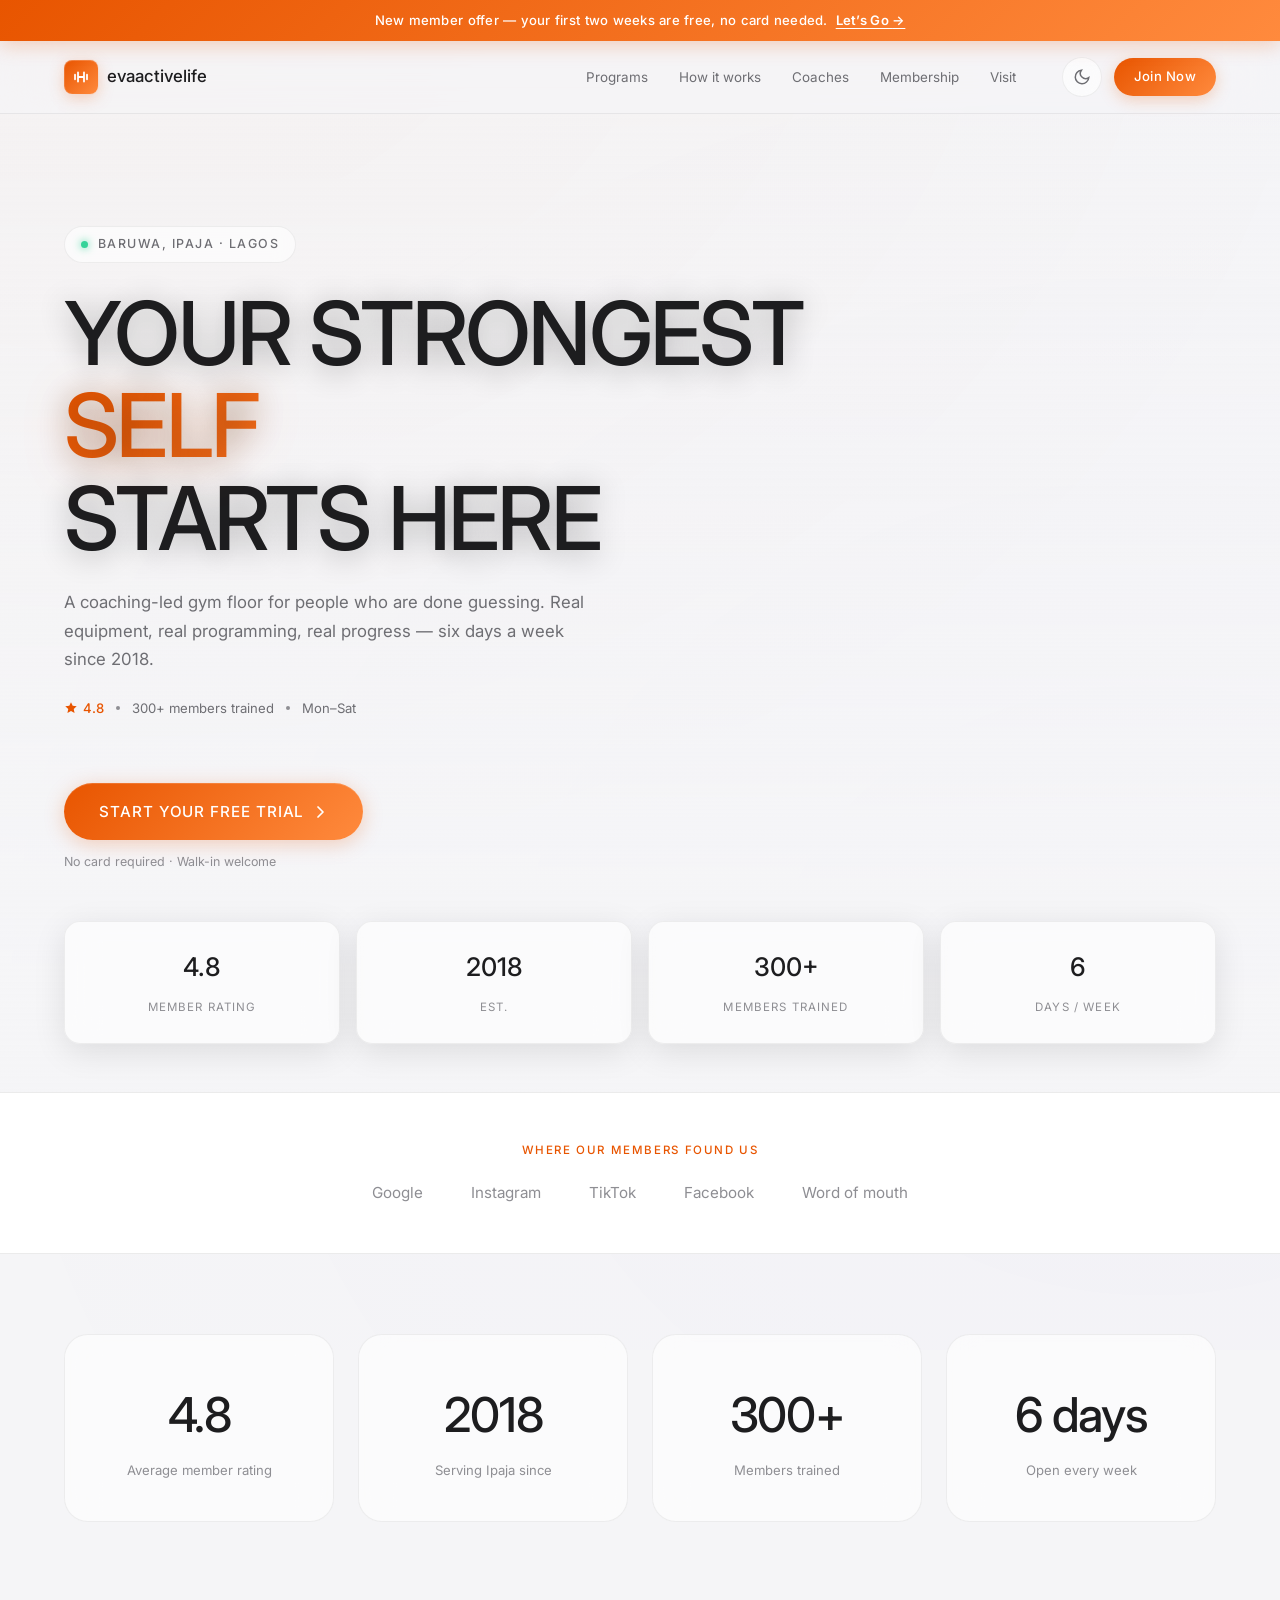
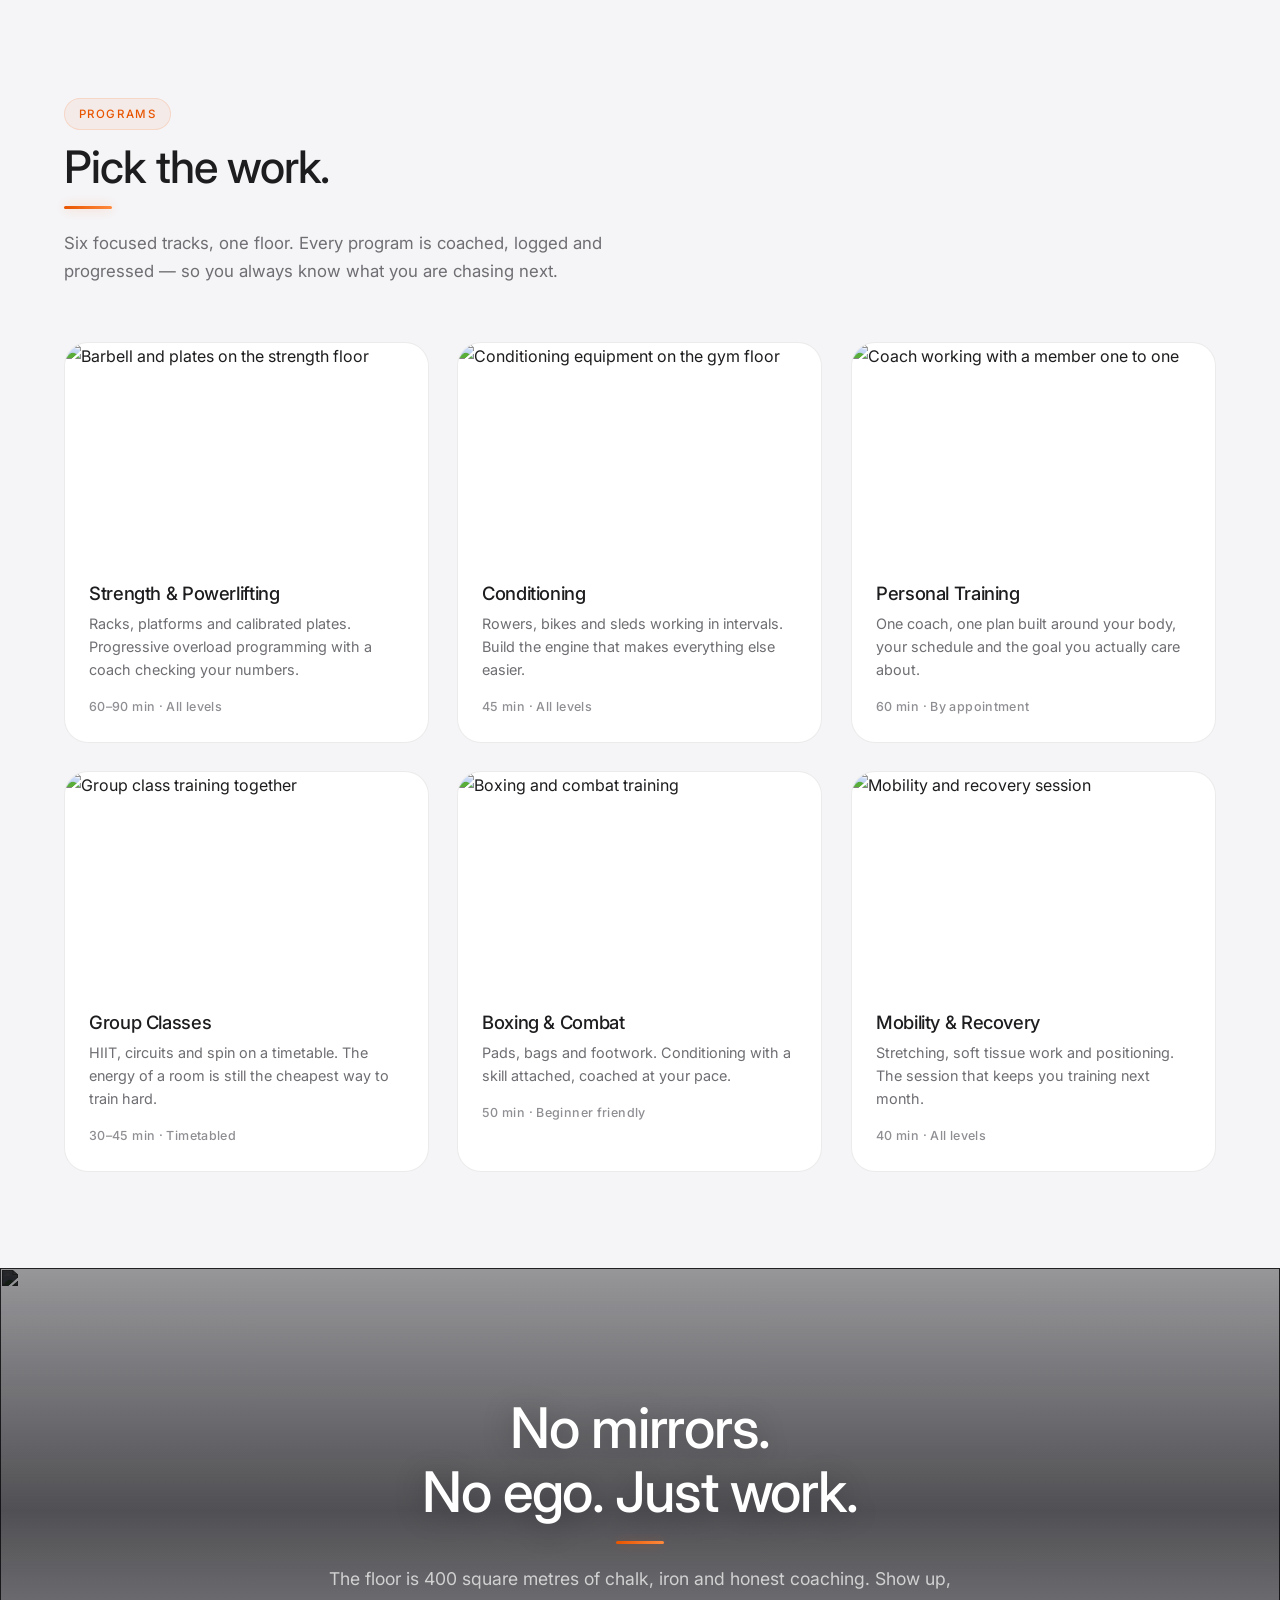
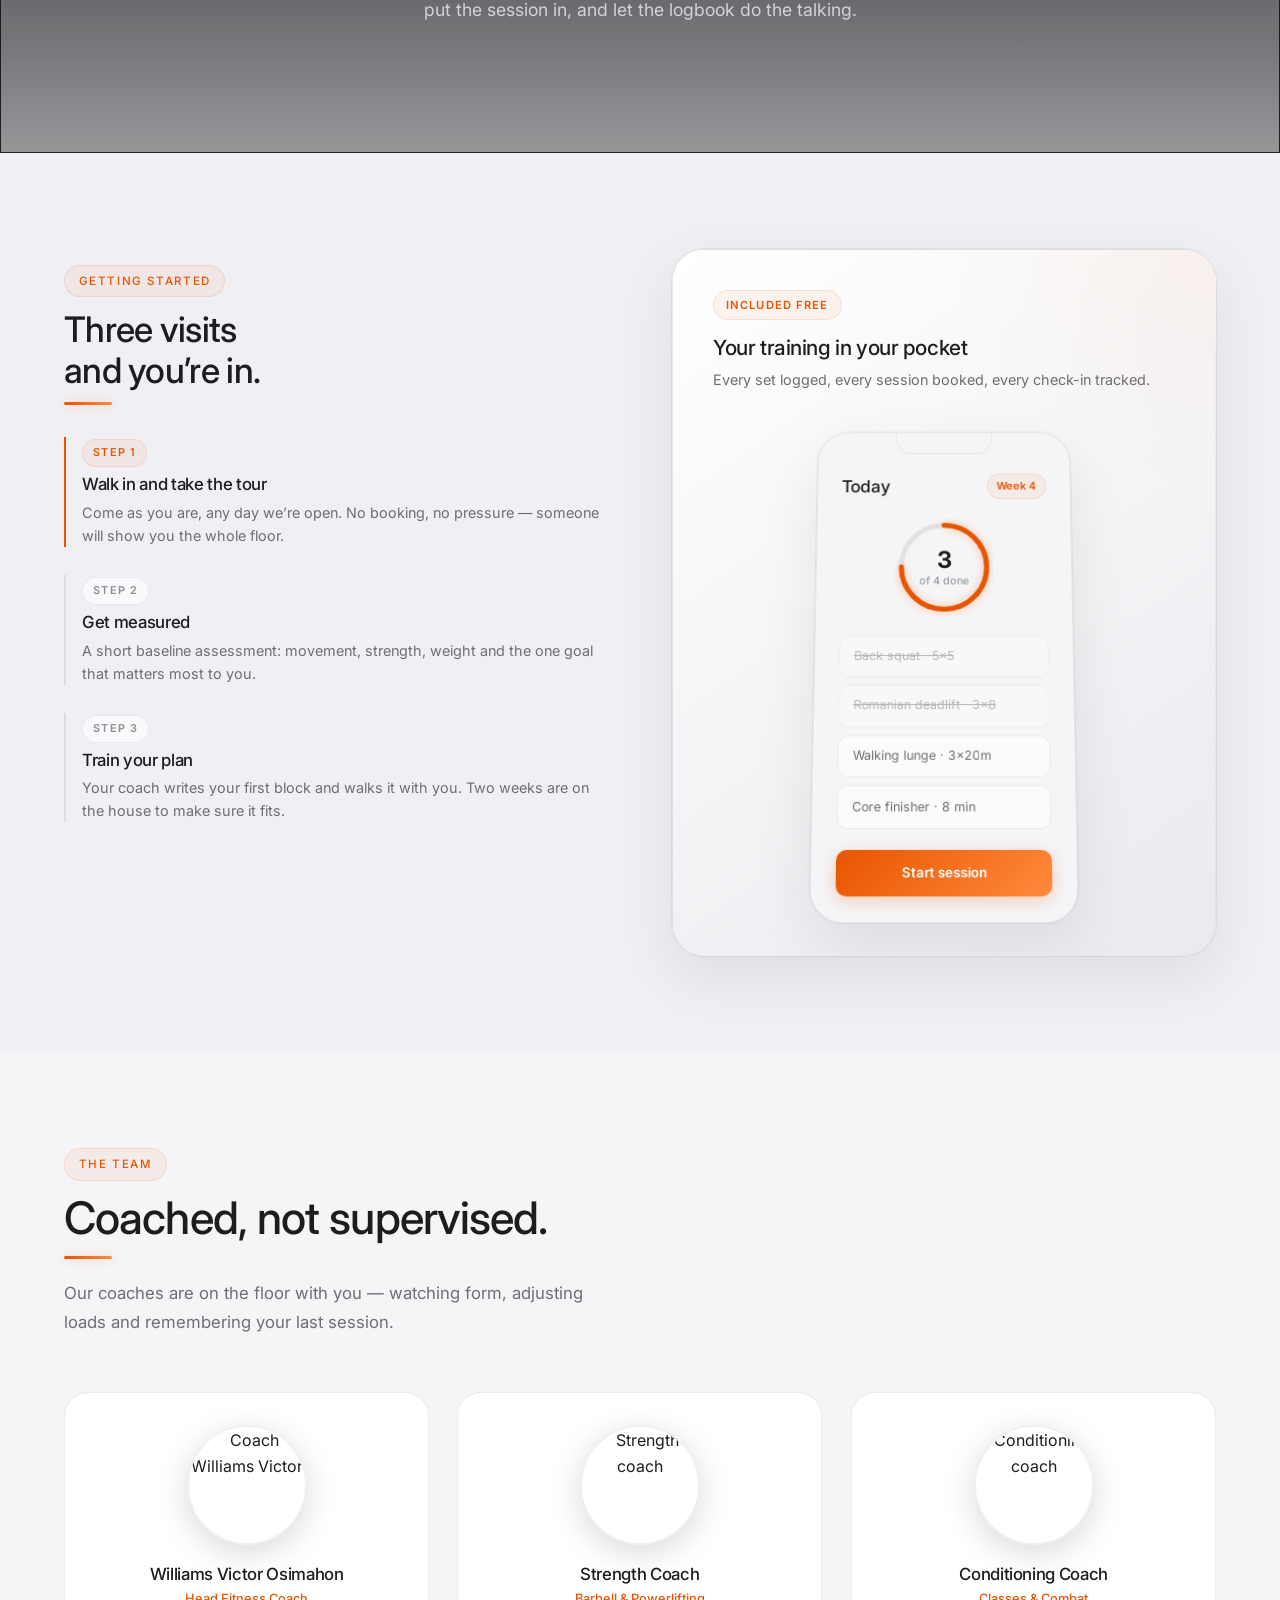
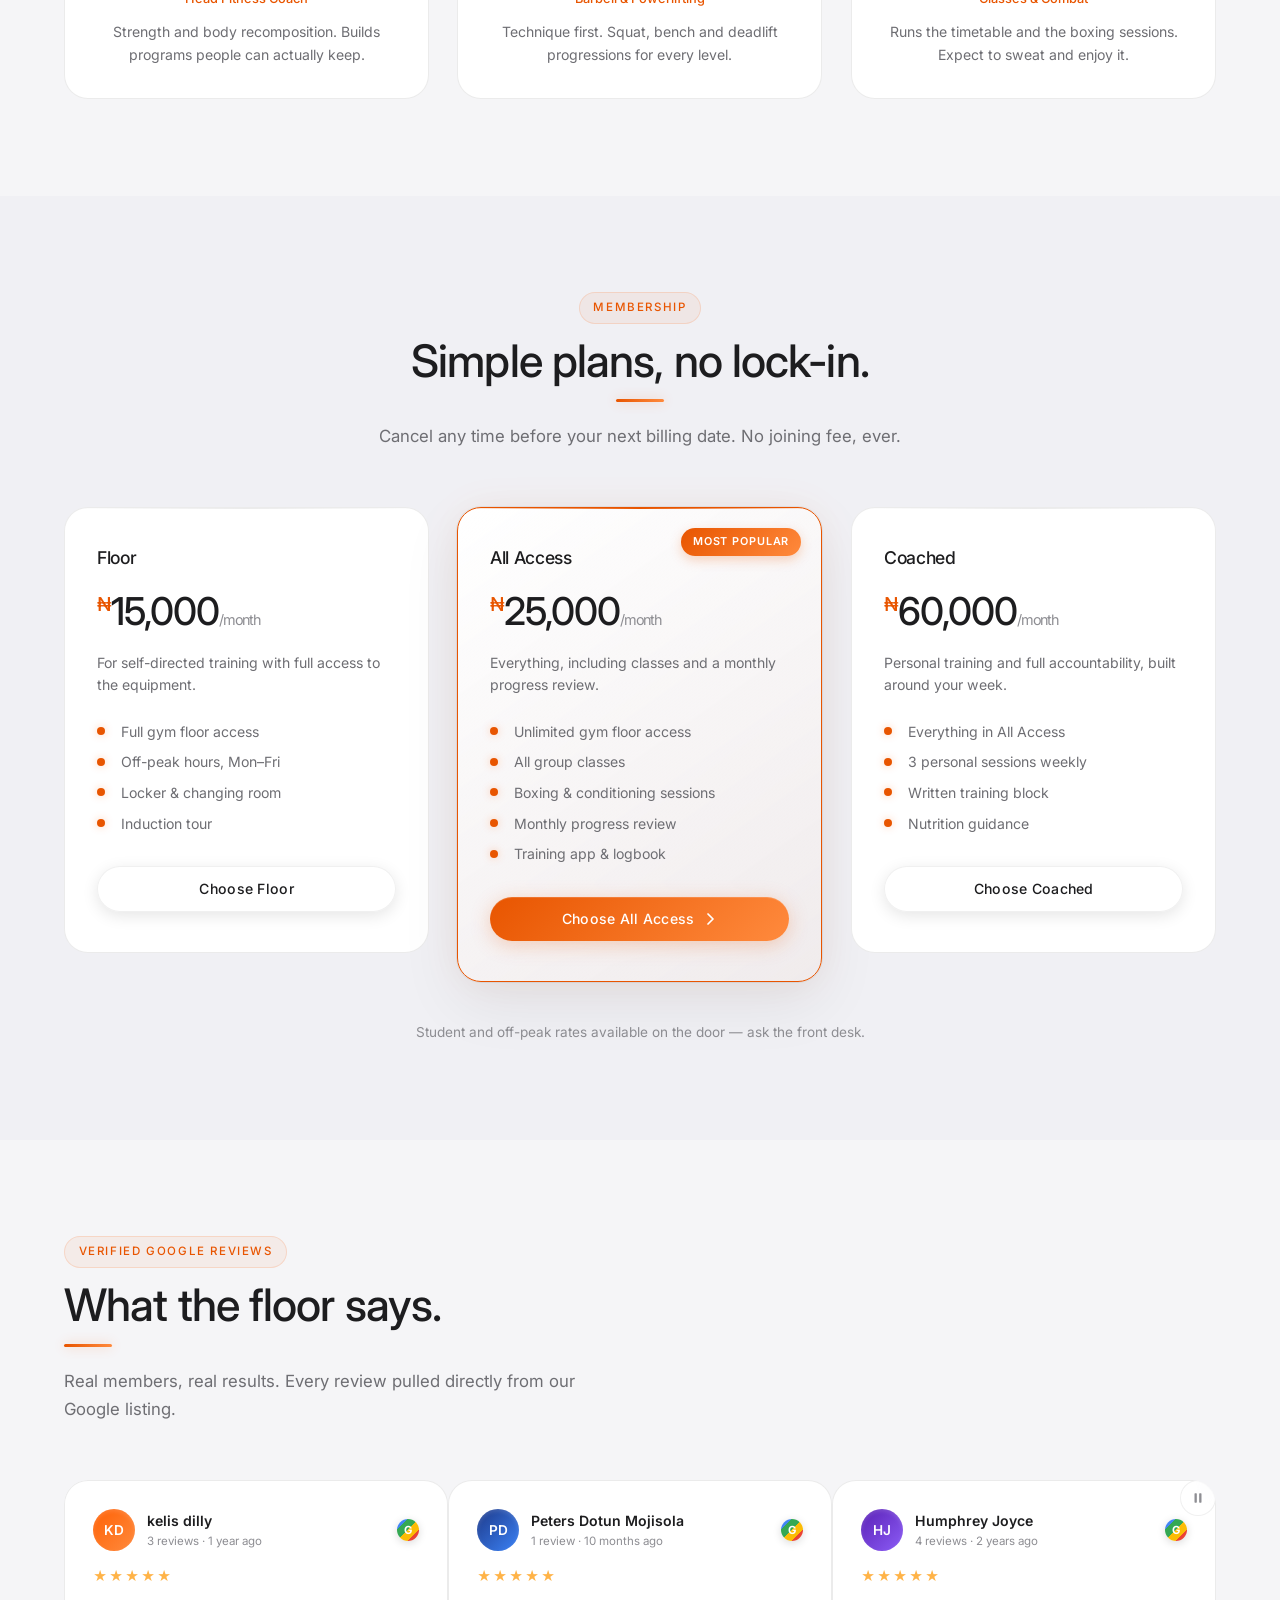
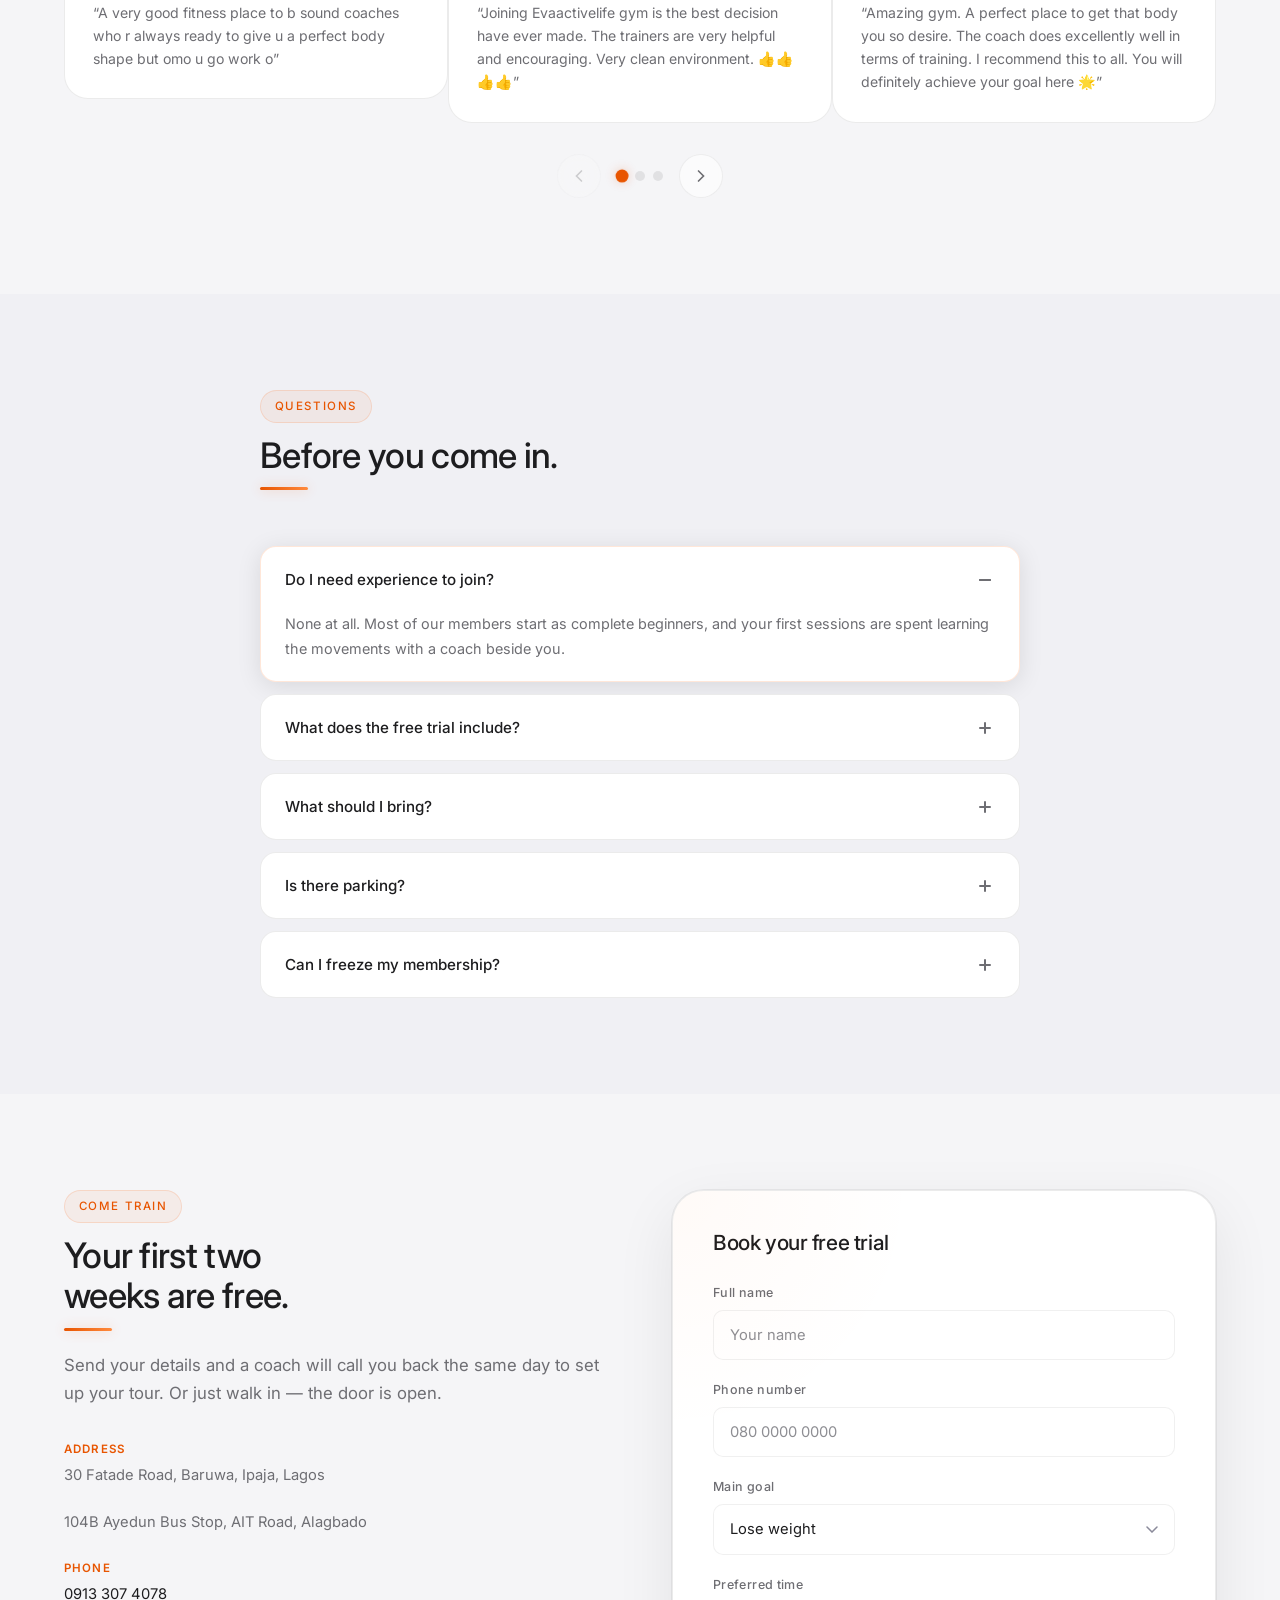
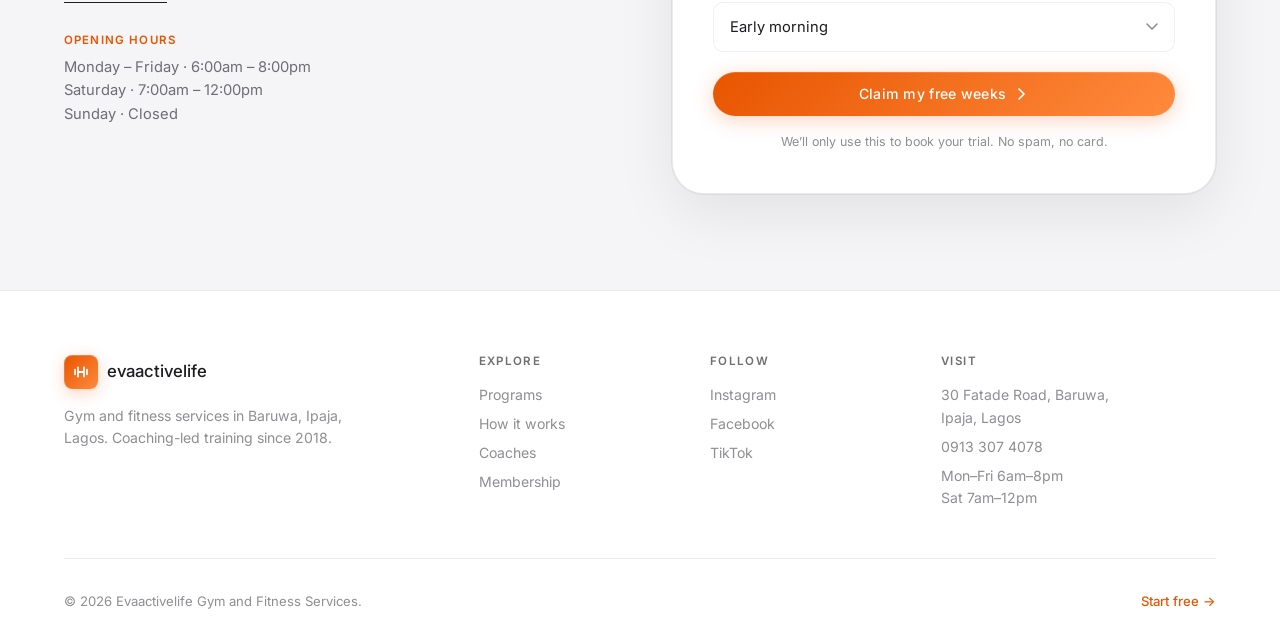
==== index.html @ 290d0a2b "create page layout, styles and animations" ====
<!DOCTYPE html>
<html lang="en" data-theme="dark">
<head>
<meta charset="UTF-8" />
<meta name="viewport" content="width=device-width, initial-scale=1" />
<title>Evaactivelife Gym &amp; Fitness Services — Baruwa, Ipaja, Lagos</title>
<meta name="description" content="Evaactivelife Gym and Fitness Services in Baruwa, Ipaja, Lagos. Coaching-led strength, conditioning and personal training since 2018. Rated 4.8 by our members. Your first two weeks are free." />
<meta name="theme-color" content="#0a0a0f" />

<link rel="preconnect" href="https://fonts.googleapis.com" />
<link rel="preconnect" href="https://fonts.gstatic.com" crossorigin />
<link href="https://fonts.googleapis.com/css2?family=Inter:wght@300;400;500;600;700&display=swap" rel="stylesheet" />
<link rel="stylesheet" href="style2.css" />
<link rel="icon" href="data:image/svg+xml,<svg xmlns='http://www.w3.org/2000/svg' viewBox='0 0 32 32'><rect width='32' height='32' rx='5' fill='%23ff6105'/></svg>" />
</head>
<body>

<a class="skip-link" href="#main">Skip to content</a>

<!-- ── Announcement bar ─────────────────────────────────────────────── -->
<div class="announce" role="region" aria-label="Announcement">
  <p>
    New member offer — your first two weeks are free, no card needed.
    <a class="announce__link" href="#join">Let&rsquo;s Go <span aria-hidden="true">&rarr;</span></a>
  </p>
</div>

<!-- ── Top navigation ───────────────────────────────────────────────── -->
<header class="nav" id="nav">
  <div class="nav__inner">
    <a class="brand" href="#top" aria-label="Evaactivelife Gym, home">
      <span class="brand__mark" aria-hidden="true">
        <svg viewBox="0 0 24 24" fill="none" stroke="currentColor" stroke-width="2.4" stroke-linecap="round">
          <path d="M4 9v6M8 6v12M16 6v12M20 9v6M8 12h8" />
        </svg>
      </span>
      <span class="brand__word">evaactivelife</span>
    </a>

    <nav class="nav__links" aria-label="Primary">
      <a href="#programs">Programs</a>
      <a href="#how">How it works</a>
      <a href="#coaches">Coaches</a>
      <a href="#membership">Membership</a>
      <a href="#visit">Visit</a>
    </nav>

    <div class="nav__actions">
      <!-- Theme Toggle -->
      <button class="theme-toggle" id="theme-toggle" type="button" aria-label="Toggle dark mode" title="Toggle theme">
        <svg class="theme-toggle__icon theme-toggle__sun" viewBox="0 0 24 24" fill="none" stroke="currentColor" stroke-width="2" stroke-linecap="round">
          <circle cx="12" cy="12" r="5"/>
          <path d="M12 1v2M12 21v2M4.22 4.22l1.42 1.42M18.36 18.36l1.42 1.42M1 12h2M21 12h2M4.22 19.78l1.42-1.42M18.36 5.64l1.42-1.42"/>
        </svg>
        <svg class="theme-toggle__icon theme-toggle__moon" viewBox="0 0 24 24" fill="none" stroke="currentColor" stroke-width="2" stroke-linecap="round">
          <path d="M21 12.79A9 9 0 1111.21 3 7 7 0 0021 12.79z"/>
        </svg>
      </button>
      <a class="btn btn--nav" href="#join">Join Now</a>
      <button class="nav__toggle" type="button" aria-label="Open menu" aria-expanded="false" aria-controls="mobile-menu">
        <span></span><span></span>
      </button>
    </div>
  </div>

  <div class="nav__mobile" id="mobile-menu">
    <a href="#programs">Programs</a>
    <a href="#how">How it works</a>
    <a href="#coaches">Coaches</a>
    <a href="#membership">Membership</a>
    <a href="#visit">Visit</a>
    <a class="btn btn--primary btn--block" href="#join">Claim 2 Weeks Free</a>
  </div>
</header>

<main id="main">

<!-- ── Hero ─────────────────────────────────────────────────────────── -->
<section class="hero" id="top">
  <div class="hero__media">
    <img src="https://lh3.googleusercontent.com/gps-cs-s/AHRPTWnCGTGJ0JTtFbup4Ob88Xt4VrcqNXto67MujuAqtyLD1fKw0LQvTHghfoyH8Y72oMBIHN6KfBfktZw5Fs6b8IWDYWR6eF_WcF9WtXKAfA_SPnp7hPXVFLEphGsNa7AU-52MT7kDr0ED4qPm=s1360-w1360-h1020-rw"
         alt="" aria-hidden="true" fetchpriority="high" />
    <div class="hero__scrim"></div>
  </div>

  <div class="hero__inner">
    <p class="hero__eyebrow">
      <span class="dot" aria-hidden="true"></span>
      Baruwa, Ipaja &middot; Lagos
    </p>

    <h1 class="hero__title">
      YOUR STRONGEST
      <span class="hero__title--accent">SELF</span>
      STARTS HERE
    </h1>

    <p class="hero__lede">
      A coaching-led gym floor for people who are done guessing. Real equipment,
      real programming, real progress &mdash; six days a week since 2018.
    </p>

    <div class="hero__meta">
      <span class="rating" aria-label="Rated 4.8 out of 5">
        <svg viewBox="0 0 24 24" aria-hidden="true" fill="currentColor"><path d="m12 2 2.9 6.3 6.9.8-5.1 4.7 1.4 6.8L12 17.2 5.9 20.6l1.4-6.8L2.2 9.1l6.9-.8z"/></svg>
        4.8
      </span>
      <span class="hero__meta-sep" aria-hidden="true"></span>
      <span>300+ members trained</span>
      <span class="hero__meta-sep" aria-hidden="true"></span>
      <span>Mon&ndash;Sat</span>
    </div>
  </div>

  <div class="hero__cta">
    <a class="btn btn--primary btn--hero" href="#join">
      START YOUR FREE TRIAL
      <svg class="btn__chev" viewBox="0 0 16 16" aria-hidden="true" fill="none" stroke="currentColor" stroke-width="1.75" stroke-linecap="round" stroke-linejoin="round"><path d="m6 3 5 5-5 5"/></svg>
    </a>
    <p class="hero__cta-note">No card required &middot; Walk-in welcome</p>
  </div>

  <div class="hero__stats" aria-label="At a glance">
    <div class="hero__stat">
      <span class="hero__stat-num">4.8</span>
      <span class="hero__stat-label">Member Rating</span>
    </div>
    <div class="hero__stat">
      <span class="hero__stat-num">2018</span>
      <span class="hero__stat-label">Est.</span>
    </div>
    <div class="hero__stat">
      <span class="hero__stat-num">300+</span>
      <span class="hero__stat-label">Members Trained</span>
    </div>
    <div class="hero__stat">
      <span class="hero__stat-num">6</span>
      <span class="hero__stat-label">Days / Week</span>
    </div>
  </div>
</section>

<!-- ── Proof strip ──────────────────────────────────────────────────── -->
<section class="proof" aria-label="Membership proof">
  <div class="wrap">
    <p class="label">Where our members found us</p>
    <ul class="proof__row">
      <li>Google</li>
      <li>Instagram</li>
      <li>TikTok</li>
      <li>Facebook</li>
      <li>Word of mouth</li>
    </ul>
  </div>
</section>

<!-- ── Stats ────────────────────────────────────────────────────────── -->
<section class="stats" aria-label="At a glance">
  <div class="wrap stats__grid">
    <div class="stat">
      <p class="stat__num" data-count="4.8" data-decimals="1">4.8</p>
      <p class="stat__label">Average member rating</p>
    </div>
    <div class="stat">
      <p class="stat__num" data-count="2018" data-plain="1">2018</p>
      <p class="stat__label">Serving Ipaja since</p>
    </div>
    <div class="stat">
      <p class="stat__num" data-count="300" data-suffix="+">300+</p>
      <p class="stat__label">Members trained</p>
    </div>
    <div class="stat">
      <p class="stat__num" data-count="6" data-suffix=" days">6 days</p>
      <p class="stat__label">Open every week</p>
    </div>
  </div>
</section>

<!-- ── Programs ─────────────────────────────────────────────────────── -->
<section class="section" id="programs">
  <div class="wrap">
    <header class="sec-head">
      <p class="label">Programs</p>
      <h2 class="sec-title">Pick the work.</h2>
      <span class="rule-accent" aria-hidden="true"></span>
      <p class="sec-lede">
        Six focused tracks, one floor. Every program is coached, logged and
        progressed &mdash; so you always know what you are chasing next.
      </p>
    </header>

     <div class="grid grid--3">

      <article class="card reveal">
        <div class="card__media">
          <img src="https://lh3.googleusercontent.com/gps-cs-s/AHRPTWmLwjsReVPwXAfe6LGRU3c7q7Qn_YjldCifIJOjK08gpPcPI3TweV0_9E_YOh4q9FiMKux0rsG-tQwC6_lyshR_qJp9LzVhvJ4DZYrF0mbBMB8NoN0rDNnXxIxD1YVtrDXbsDbMEPvmkrE=s1360-w1360-h1020-rw" alt="Barbell and plates on the strength floor" loading="lazy" />
        </div>
        <h3 class="card__title">Strength &amp; Powerlifting</h3>
        <p class="card__body">Racks, platforms and calibrated plates. Progressive overload programming with a coach checking your numbers.</p>
        <p class="card__meta">60&ndash;90 min &middot; All levels</p>
      </article>

      <article class="card reveal">
        <div class="card__media">
          <img src="https://images.unsplash.com/photo-1599058917212-d750089bc07e?auto=format&fit=crop&w=1000&q=80" alt="Conditioning equipment on the gym floor" loading="lazy" />
        </div>
        <h3 class="card__title">Conditioning</h3>
        <p class="card__body">Rowers, bikes and sleds working in intervals. Build the engine that makes everything else easier.</p>
        <p class="card__meta">45 min &middot; All levels</p>
      </article>

      <article class="card reveal">
        <div class="card__media">
          <img src="https://lh3.googleusercontent.com/gps-cs-s/AHRPTWmzHIlhIgNoZRSC8E4cO9I18deTUTJweN5shBLshh7bLaVWa0k6N4QPZA1V_iO7017hsa8baknuiDH0wPE9Xn6cbFowOPXBE2btGx2HdzWJ_-n168JQEQJSrviDtReJdtmV41Eks8Clo68=s1360-w1360-h1020-rw" alt="Coach working with a member one to one" loading="lazy" />
          <!-- <img src="https://images.unsplash.com/photo-1571019613454-1cb2f99b2d8b?auto=format&fit=crop&w=1000&q=80" alt="Coach working with a member one to one" loading="lazy" /> -->
        </div>
        <h3 class="card__title">Personal Training</h3>
        <p class="card__body">One coach, one plan built around your body, your schedule and the goal you actually care about.</p>
        <p class="card__meta">60 min &middot; By appointment</p>
      </article>

      <article class="card reveal">
        <div class="card__media">
          <img src="https://lh3.googleusercontent.com/gps-cs-s/AHRPTWkYZ5x7oRBmJRHUE3-1Pj8Yn0fn2MV3vCOpGbBawwtcmDijPTG5Lydd_4butazM4UrC8-5NgzutXf5HUB-lZSe9XjTPdWSVuakBrdPo_sWYQ4ZRxR-QFKk2Vi1pAbA-RtpbO8r3OztX69cf=s1360-w1360-h1020-rw" alt="Group class training together" loading="lazy" />
        </div>
        <h3 class="card__title">Group Classes</h3>
        <p class="card__body">HIIT, circuits and spin on a timetable. The energy of a room is still the cheapest way to train hard.</p>
        <p class="card__meta">30&ndash;45 min &middot; Timetabled</p>
      </article>

      <article class="card reveal">
        <div class="card__media">
          <img src="https://images.unsplash.com/photo-1549719386-74dfcbf7dbed?auto=format&fit=crop&w=1000&q=80" alt="Boxing and combat training" loading="lazy" />
        </div>
        <h3 class="card__title">Boxing &amp; Combat</h3>
        <p class="card__body">Pads, bags and footwork. Conditioning with a skill attached, coached at your pace.</p>
        <p class="card__meta">50 min &middot; Beginner friendly</p>
      </article>

      <article class="card reveal">
        <div class="card__media">
          <img src="https://lh3.googleusercontent.com/gps-cs-s/AHRPTWnSgcm-mpwu3dwjrkrDQzWIKN6dI1JLUtMRFfSITgln_ZyH41xQ_utFyr4ZG6vDLvQMBvWUk-E0xbjqW5aJUqI1Z_GIEQn1KOja4shUc_4TCXFgMcbY_a_oQ7sS2uA_ZioGlpr1=s1360-w1360-h1020-rw" alt="Mobility and recovery session" loading="lazy" />
        </div>
        <h3 class="card__title">Mobility &amp; Recovery</h3>
        <p class="card__body">Stretching, soft tissue work and positioning. The session that keeps you training next month.</p>
        <p class="card__meta">40 min &middot; All levels</p>
      </article>

    </div>
  </div>
</section>

<!-- ── Dark feature band ────────────────────────────────────────────── -->
<section class="band" aria-labelledby="band-title">
  <img class="band__media" src="https://images.unsplash.com/photo-1571902943202-507ec2618e8f?auto=format&fit=crop&w=2000&q=80" alt="" aria-hidden="true" loading="lazy" />
  <div class="band__scrim"></div>
  <div class="wrap band__inner reveal">
    <h2 class="band__title" id="band-title">No mirrors.<br />No ego. Just work.</h2>
    <span class="rule-accent rule-accent--center" aria-hidden="true"></span>
    <p class="band__lede">
      The floor is 400 square metres of chalk, iron and honest coaching. Show up,
      put the session in, and let the logbook do the talking.
    </p>
  </div>
</section>

<!-- ── How it works ─────────────────────────────────────────────────── -->
<section class="section section--alt" id="how">
  <div class="wrap grid grid--2 grid--split">
    <div class="how__list">
      <p class="label">Getting started</p>
      <h2 class="sec-title sec-title--sm">Three visits<br />and you&rsquo;re in.</h2>
      <span class="rule-accent" aria-hidden="true"></span>

      <ol class="steps">
        <li class="step step--active">
          <span class="step__badge">Step 1</span>
          <h3 class="step__title">Walk in and take the tour</h3>
          <p class="step__body">Come as you are, any day we&rsquo;re open. No booking, no pressure &mdash; someone will show you the whole floor.</p>
        </li>
        <li class="step">
          <span class="step__badge step__badge--idle">Step 2</span>
          <h3 class="step__title">Get measured</h3>
          <p class="step__body">A short baseline assessment: movement, strength, weight and the one goal that matters most to you.</p>
        </li>
        <li class="step">
          <span class="step__badge step__badge--idle">Step 3</span>
          <h3 class="step__title">Train your plan</h3>
          <p class="step__body">Your coach writes your first block and walks it with you. Two weeks are on the house to make sure it fits.</p>
        </li>
      </ol>
    </div>

    <aside class="peach reveal" aria-label="Member app preview">
      <span class="peach__tag">Included free</span>
      <h3 class="peach__title">Your training in your pocket</h3>
      <p class="peach__body">Every set logged, every session booked, every check-in tracked.</p>

      <div class="phone" aria-hidden="true">
        <div class="phone__notch"></div>
        <div class="phone__screen">
          <div class="phone__head">
            <span class="phone__hi">Today</span>
            <span class="phone__chip">Week 4</span>
          </div>
          <div class="ring">
            <svg viewBox="0 0 120 120"><circle class="ring__track" cx="60" cy="60" r="52"/><circle class="ring__value" cx="60" cy="60" r="52"/></svg>
            <div class="ring__label"><strong>3</strong><span>of 4 done</span></div>
          </div>
          <ul class="phone__list">
            <li class="done">Back squat &middot; 5&times;5</li>
            <li class="done">Romanian deadlift &middot; 3&times;8</li>
            <li>Walking lunge &middot; 3&times;20m</li>
            <li>Core finisher &middot; 8 min</li>
          </ul>
          <div class="phone__cta">Start session</div>
        </div>
      </div>
    </aside>
  </div>
</section>

<!-- ── Coaches ──────────────────────────────────────────────────────── -->
<section class="section" id="coaches">
  <div class="wrap">
    <header class="sec-head">
      <p class="label">The team</p>
      <h2 class="sec-title">Coached, not supervised.</h2>
      <span class="rule-accent" aria-hidden="true"></span>
      <p class="sec-lede">Our coaches are on the floor with you &mdash; watching form, adjusting loads and remembering your last session.</p>
    </header>

    <div class="grid grid--3">
      <article class="coach reveal">
        <div class="coach__media">
          <img src="https://images.unsplash.com/photo-1567013127542-490d757e51fc?auto=format&fit=crop&w=900&q=80" alt="Coach Williams Victor" loading="lazy" />
        </div>
        <h3 class="coach__name">Williams Victor Osimahon</h3>
        <p class="coach__role">Head Fitness Coach</p>
        <p class="coach__body">Strength and body recomposition. Builds programs people can actually keep.</p>
      </article>

      <article class="coach reveal">
        <div class="coach__media">
          <img src="https://images.unsplash.com/photo-1594381898411-846e7d193883?auto=format&fit=crop&w=900&q=80" alt="Strength coach" loading="lazy" />
        </div>
        <h3 class="coach__name">Strength Coach</h3>
        <p class="coach__role">Barbell &amp; Powerlifting</p>
        <p class="coach__body">Technique first. Squat, bench and deadlift progressions for every level.</p>
      </article>

      <article class="coach reveal">
        <div class="coach__media">
          <img src="https://images.unsplash.com/photo-1550345332-09e3ac987658?auto=format&fit=crop&w=900&q=80" alt="Conditioning coach" loading="lazy" />
        </div>
        <h3 class="coach__name">Conditioning Coach</h3>
        <p class="coach__role">Classes &amp; Combat</p>
        <p class="coach__body">Runs the timetable and the boxing sessions. Expect to sweat and enjoy it.</p>
      </article>
    </div>
  </div>
</section>

<!-- ── Membership ───────────────────────────────────────────────────── -->
<section class="section section--alt" id="membership">
  <div class="wrap">
    <header class="sec-head sec-head--center">
      <p class="label">Membership</p>
      <h2 class="sec-title">Simple plans, no lock-in.</h2>
      <span class="rule-accent rule-accent--center" aria-hidden="true"></span>
      <p class="sec-lede sec-lede--center">Cancel any time before your next billing date. No joining fee, ever.</p>
    </header>

    <div class="grid grid--3 plans">
      <article class="plan reveal">
        <h3 class="plan__name">Floor</h3>
        <p class="plan__price"><span>&#8358;</span>15,000<em>/month</em></p>
        <p class="plan__desc">For self-directed training with full access to the equipment.</p>
        <ul class="plan__list">
          <li>Full gym floor access</li>
          <li>Off-peak hours, Mon&ndash;Fri</li>
          <li>Locker &amp; changing room</li>
          <li>Induction tour</li>
        </ul>
        <a class="btn btn--secondary btn--block" href="#join">Choose Floor</a>
      </article>

      <article class="plan plan--featured reveal">
        <span class="plan__flag">Most popular</span>
        <h3 class="plan__name">All Access</h3>
        <p class="plan__price"><span>&#8358;</span>25,000<em>/month</em></p>
        <p class="plan__desc">Everything, including classes and a monthly progress review.</p>
        <ul class="plan__list">
          <li>Unlimited gym floor access</li>
          <li>All group classes</li>
          <li>Boxing &amp; conditioning sessions</li>
          <li>Monthly progress review</li>
          <li>Training app &amp; logbook</li>
        </ul>
        <a class="btn btn--primary btn--block" href="#join">
          Choose All Access
          <svg class="btn__chev" viewBox="0 0 16 16" aria-hidden="true" fill="none" stroke="currentColor" stroke-width="1.75" stroke-linecap="round" stroke-linejoin="round"><path d="m6 3 5 5-5 5"/></svg>
        </a>
      </article>

      <article class="plan reveal">
        <h3 class="plan__name">Coached</h3>
        <p class="plan__price"><span>&#8358;</span>60,000<em>/month</em></p>
        <p class="plan__desc">Personal training and full accountability, built around your week.</p>
        <ul class="plan__list">
          <li>Everything in All Access</li>
          <li>3 personal sessions weekly</li>
          <li>Written training block</li>
          <li>Nutrition guidance</li>
        </ul>
        <a class="btn btn--secondary btn--block" href="#join">Choose Coached</a>
      </article>
    </div>

    <p class="plans__note">Student and off-peak rates available on the door &mdash; ask the front desk.</p>
  </div>
</section>

<!-- ── Testimonials Carousel ────────────────────────────────────────── -->
<section class="section" id="testimonials" aria-label="Member stories">
  <div class="wrap">
    <header class="sec-head">
      <p class="label">Verified Google Reviews</p>
      <h2 class="sec-title">What the floor says.</h2>
      <span class="rule-accent" aria-hidden="true"></span>
      <p class="sec-lede">Real members, real results. Every review pulled directly from our Google listing.</p>
    </header>

    <div class="carousel" aria-roledescription="carousel" aria-label="Member testimonials">
      <div class="carousel__track" id="carousel-track">

        <blockquote class="carousel__slide quote" aria-roledescription="slide" aria-label="Review 1 of 9">
          <div class="quote__header">
            <div class="quote__avatar quote__avatar--orange">KD</div>
            <div>
              <cite class="quote__author">kelis dilly</cite>
              <span class="quote__meta">3 reviews &middot; 1 year ago</span>
            </div>
            <span class="quote__google" title="Google review" aria-hidden="true">G</span>
          </div>
          <div class="quote__stars" aria-label="5 out of 5 stars">★★★★★</div>
          <p class="quote__content">&ldquo;A very good fitness place to b sound coaches who r always ready to give u a perfect body shape but omo u go work o&rdquo;</p>
        </blockquote>

        <blockquote class="carousel__slide quote" aria-roledescription="slide" aria-label="Review 2 of 9">
          <div class="quote__header">
            <div class="quote__avatar quote__avatar--blue">PD</div>
            <div>
              <cite class="quote__author">Peters Dotun Mojisola</cite>
              <span class="quote__meta">1 review &middot; 10 months ago</span>
            </div>
            <span class="quote__google" title="Google review" aria-hidden="true">G</span>
          </div>
          <div class="quote__stars" aria-label="5 out of 5 stars">★★★★★</div>
          <p class="quote__content">&ldquo;Joining Evaactivelife gym is the best decision have ever made. The trainers are very helpful and encouraging. Very clean environment. 👍👍👍👍&rdquo;</p>
        </blockquote>

        <blockquote class="carousel__slide quote" aria-roledescription="slide" aria-label="Review 3 of 9">
          <div class="quote__header">
            <div class="quote__avatar quote__avatar--purple">HJ</div>
            <div>
              <cite class="quote__author">Humphrey Joyce</cite>
              <span class="quote__meta">4 reviews &middot; 2 years ago</span>
            </div>
            <span class="quote__google" title="Google review" aria-hidden="true">G</span>
          </div>
          <div class="quote__stars" aria-label="5 out of 5 stars">★★★★★</div>
          <p class="quote__content">&ldquo;Amazing gym. A perfect place to get that body you so desire. The coach does excellently well in terms of training. I recommend this to all. You will definitely achieve your goal here 🌟&rdquo;</p>
        </blockquote>

        <blockquote class="carousel__slide quote" aria-roledescription="slide" aria-label="Review 4 of 9">
          <div class="quote__header">
            <div class="quote__avatar quote__avatar--teal">AP</div>
            <div>
              <cite class="quote__author">Amao Precious</cite>
              <span class="quote__meta">2 reviews &middot; 10 months ago</span>
            </div>
            <span class="quote__google" title="Google review" aria-hidden="true">G</span>
          </div>
          <div class="quote__stars" aria-label="5 out of 5 stars">★★★★★</div>
          <p class="quote__content">&ldquo;There&rsquo;s a true sense of community during the classes, and the trainers are fantastic at motivating you without pushing too hard.&rdquo;</p>
        </blockquote>

        <blockquote class="carousel__slide quote" aria-roledescription="slide" aria-label="Review 5 of 9">
          <div class="quote__header">
            <div class="quote__avatar quote__avatar--green">JN</div>
            <div>
              <cite class="quote__author">John Nicolas</cite>
              <span class="quote__meta">1 review &middot; 2 years ago</span>
            </div>
            <span class="quote__google" title="Google review" aria-hidden="true">G</span>
          </div>
          <div class="quote__stars" aria-label="5 out of 5 stars">★★★★★</div>
          <p class="quote__content">&ldquo;Tell the instructors your fitness goal and they are ready to achieve that with you... It is a place you&rsquo;d feel at home when you join.&rdquo;</p>
        </blockquote>

        <blockquote class="carousel__slide quote" aria-roledescription="slide" aria-label="Review 6 of 9">
          <div class="quote__header">
            <div class="quote__avatar quote__avatar--pink">KF</div>
            <div>
              <cite class="quote__author">kolade foluke</cite>
              <span class="quote__meta">12 reviews &middot; 2 years ago</span>
            </div>
            <span class="quote__google" title="Google review" aria-hidden="true">G</span>
          </div>
          <div class="quote__stars" aria-label="5 out of 5 stars">★★★★★</div>
          <p class="quote__content">&ldquo;Ever active home away from home, whatever your fitness goal is, it&rsquo;s achievable with them. Trust me in no time you will get that summer/bikini body.&rdquo;</p>
        </blockquote>

        <blockquote class="carousel__slide quote" aria-roledescription="slide" aria-label="Review 7 of 9">
          <div class="quote__header">
            <div class="quote__avatar quote__avatar--indigo">BK</div>
            <div>
              <cite class="quote__author">Breakthrough Kuku</cite>
              <span class="quote__meta">1 review &middot; 10 months ago</span>
            </div>
            <span class="quote__google" title="Google review" aria-hidden="true">G</span>
          </div>
          <div class="quote__stars" aria-label="5 out of 5 stars">★★★★★</div>
          <p class="quote__content">&ldquo;I love the place everyone is so friendly and supportive I promise u will not regret going there.&rdquo;</p>
        </blockquote>

        <blockquote class="carousel__slide quote" aria-roledescription="slide" aria-label="Review 8 of 9">
          <div class="quote__header">
            <div class="quote__avatar quote__avatar--orange">OA</div>
            <div>
              <cite class="quote__author">Odunaiya Adebukola</cite>
              <span class="quote__meta">1 review &middot; 2 years ago</span>
            </div>
            <span class="quote__google" title="Google review" aria-hidden="true">G</span>
          </div>
          <div class="quote__stars" aria-label="5 out of 5 stars">★★★★★</div>
          <p class="quote__content">&ldquo;Excellent place to workout with dedicated coaches who are very much concern about your fitness and wellbeing.&rdquo;</p>
        </blockquote>

        <blockquote class="carousel__slide quote" aria-roledescription="slide" aria-label="Review 9 of 9">
          <div class="quote__header">
            <div class="quote__avatar quote__avatar--blue">SI</div>
            <div>
              <cite class="quote__author">Shotayo Ismail</cite>
              <span class="quote__meta">Local Guide &middot; 2 years ago</span>
            </div>
            <span class="quote__google" title="Google review" aria-hidden="true">G</span>
          </div>
          <div class="quote__stars" aria-label="5 out of 5 stars">★★★★★</div>
          <p class="quote__content">&ldquo;The instructors are good in what they do. You can&rsquo;t regret joining them.&rdquo;</p>
        </blockquote>

      </div>

      <!-- Controls -->
      <div class="carousel__controls">
        <button class="carousel__btn carousel__btn--prev" id="carousel-prev" type="button" aria-label="Previous review">
          <svg viewBox="0 0 24 24" fill="none" stroke="currentColor" stroke-width="2" stroke-linecap="round"><path d="m15 18-6-6 6-6"/></svg>
        </button>
        <div class="carousel__dots" id="carousel-dots" role="tablist" aria-label="Review navigation"></div>
        <button class="carousel__btn carousel__btn--next" id="carousel-next" type="button" aria-label="Next review">
          <svg viewBox="0 0 24 24" fill="none" stroke="currentColor" stroke-width="2" stroke-linecap="round"><path d="m9 18 6-6-6-6"/></svg>
        </button>
      </div>

      <!-- Auto-play toggle -->
      <button class="carousel__pause" id="carousel-pause" type="button" aria-label="Pause auto-play">
        <svg class="carousel__pause-icon--pause" viewBox="0 0 24 24" fill="currentColor"><rect x="6" y="4" width="4" height="16" rx="1"/><rect x="14" y="4" width="4" height="16" rx="1"/></svg>
        <svg class="carousel__pause-icon--play" viewBox="0 0 24 24" fill="currentColor"><path d="M8 5v14l11-7z"/></svg>
      </button>

    </div>
  </div>
</section>

<!-- ── FAQ ──────────────────────────────────────────────────────────── -->
<section class="section section--alt" aria-label="Frequently asked questions">
  <div class="wrap wrap--narrow">
    <header class="sec-head">
      <p class="label">Questions</p>
      <h2 class="sec-title sec-title--sm">Before you come in.</h2>
      <span class="rule-accent" aria-hidden="true"></span>
    </header>

    <div class="faq">
      <details class="faq__item" open>
        <summary>Do I need experience to join?<span class="faq__icon" aria-hidden="true"></span></summary>
        <p>None at all. Most of our members start as complete beginners, and your first sessions are spent learning the movements with a coach beside you.</p>
      </details>
      <details class="faq__item">
        <summary>What does the free trial include?<span class="faq__icon" aria-hidden="true"></span></summary>
        <p>Two full weeks of floor access plus one coached session. No card, no commitment &mdash; if it isn&rsquo;t for you, you simply stop coming.</p>
      </details>
      <details class="faq__item">
        <summary>What should I bring?<span class="faq__icon" aria-hidden="true"></span></summary>
        <p>Training clothes, a water bottle and a towel. We provide chalk, plates and everything on the floor.</p>
      </details>
      <details class="faq__item">
        <summary>Is there parking?<span class="faq__icon" aria-hidden="true"></span></summary>
        <p>Yes &mdash; space in front of the building on Fatade Road, plus the Ayedun bus stop is a short walk away.</p>
      </details>
      <details class="faq__item">
        <summary>Can I freeze my membership?<span class="faq__icon" aria-hidden="true"></span></summary>
        <p>You can pause once per year for up to four weeks, and cancel any time before your next billing date.</p>
      </details>
    </div>
  </div>
</section>

<!-- ── Visit / join ─────────────────────────────────────────────────── -->
<section class="section" id="join">
  <div class="wrap grid grid--2 grid--split">
    <div>
      <p class="label">Come train</p>
      <h2 class="sec-title sec-title--sm">Your first two<br />weeks are free.</h2>
      <span class="rule-accent" aria-hidden="true"></span>
      <p class="sec-lede">
        Send your details and a coach will call you back the same day to set up
        your tour. Or just walk in &mdash; the door is open.
      </p>

      <dl class="info" id="visit">
        <div>
          <dt>Address</dt>
          <dd>30 Fatade Road, Baruwa, Ipaja, Lagos<br /><br />104B Ayedun Bus Stop, AIT Road, Alagbado</dd>
        </div>
        <div>
          <dt>Phone</dt>
          <dd><a href="tel:+2349133074078">0913 307 4078</a></dd>
        </div>
        <div>
          <dt>Opening hours</dt>
          <dd>
            Monday &ndash; Friday &middot; 6:00am &ndash; 8:00pm<br />
            Saturday &middot; 7:00am &ndash; 12:00pm<br />
            Sunday &middot; Closed
          </dd>
        </div>
      </dl>
    </div>

    <div class="formcard reveal">
      <form class="form" id="join-form" novalidate>
        <h3 class="form__title">Book your free trial</h3>
        <div class="field">
          <label for="f-name">Full name</label>
          <input class="input" id="f-name" name="name" type="text" placeholder="Your name" autocomplete="name" required />
        </div>
        <div class="field">
          <label for="f-phone">Phone number</label>
          <input class="input" id="f-phone" name="phone" type="tel" placeholder="080 0000 0000" autocomplete="tel" required />
        </div>
        <div class="field">
          <label for="f-goal">Main goal</label>
          <select class="input input--select" id="f-goal" name="goal">
            <option>Lose weight</option>
            <option>Build strength</option>
            <option>Get fitter</option>
            <option>Personal training</option>
            <option>Not sure yet</option>
          </select>
        </div>
        <div class="field">
          <label for="f-time">Preferred time</label>
          <select class="input input--select" id="f-time" name="time">
            <option>Early morning</option>
            <option>Late morning</option>
            <option>Evening</option>
            <option>Weekend</option>
          </select>
        </div>
        <button class="btn btn--primary btn--block" type="submit" id="join-submit">
          Claim my free weeks
          <svg class="btn__chev" viewBox="0 0 16 16" aria-hidden="true" fill="none" stroke="currentColor" stroke-width="1.75" stroke-linecap="round" stroke-linejoin="round"><path d="m6 3 5 5-5 5"/></svg>
        </button>
        <p class="form__note">We&rsquo;ll only use this to book your trial. No spam, no card.</p>
        <p class="form__ok" id="form-ok" hidden>Thanks &mdash; a coach will call you shortly to confirm your visit.</p>
      </form>
    </div>
  </div>
</section>

</main>

<!-- ── Footer ───────────────────────────────────────────────────────── -->
<footer class="footer">
  <div class="wrap">
    <div class="footer__top">
      <div class="footer__brand">
        <a class="brand" href="#top" aria-label="Evaactivelife Gym, home">
          <span class="brand__mark" aria-hidden="true">
            <svg viewBox="0 0 24 24" fill="none" stroke="currentColor" stroke-width="2.4" stroke-linecap="round">
              <path d="M4 9v6M8 6v12M16 6v12M20 9v6M8 12h8" />
            </svg>
          </span>
          <span class="brand__word">evaactivelife</span>
        </a>
        <p class="footer__blurb">Gym and fitness services in Baruwa, Ipaja, Lagos. Coaching-led training since 2018.</p>
      </div>
      <nav class="footer__col" aria-label="Explore">
        <h4>Explore</h4>
        <a href="#programs">Programs</a>
        <a href="#how">How it works</a>
        <a href="#coaches">Coaches</a>
        <a href="#membership">Membership</a>
      </nav>
      <nav class="footer__col" aria-label="Follow">
        <h4>Follow</h4>
        <a href="https://www.instagram.com/evaactivelife_gym/" rel="noopener">Instagram</a>
        <a href="https://www.facebook.com/2002233530078749/" rel="noopener">Facebook</a>
        <a href="https://www.tiktok.com/@blitz..21" rel="noopener">TikTok</a>
      </nav>
      <div class="footer__col">
        <h4>Visit</h4>
        <p>30 Fatade Road, Baruwa,<br />Ipaja, Lagos</p>
        <p><a href="tel:+2349133074078">0913 307 4078</a></p>
        <p>Mon&ndash;Fri 6am&ndash;8pm<br />Sat 7am&ndash;12pm</p>
      </div>
    </div>
    <div class="footer__bottom">
      <p>&copy; <span id="year">2026</span> Evaactivelife Gym and Fitness Services.</p>
      <a class="footer__cta" href="#join">Start free <span aria-hidden="true">&rarr;</span></a>
    </div>
  </div>
</footer>

<script src="script2.js"></script>
</body>
</html>
---- style2.css ----
/* styles.css — Evaactivelife 3D with Light/Dark Theme + Carousel */

*,
*::before,
*::after {
    margin: 0;
    padding: 0;
    box-sizing: border-box
}

/* ══════════════════════════════════════════════════════════════════
   THEME TOKENS — Dark (default) & Light
   ══════════════════════════════════════════════════════════════════ */
:root,
[data-theme="dark"] {
    --bg: #0a0a0f;
    --bg-card: #12121a;
    --bg-surface: #1a1a25;
    --bg-alt: #0e0e16;
    --border: rgba(255, 255, 255, .06);
    --glass: rgba(255, 255, 255, .03);
    --glass-border: rgba(255, 255, 255, .08);
    --glass-hover: rgba(255, 255, 255, .06);
    --text-primary: #e8e8ed;
    --text-dim: #8a8a9a;
    --text-muted: #5a5a6e;
    --heading: #ffffff;

    --orange: #ff6105;
    --orange-soft: rgba(255, 97, 5, .08);
    --orange-glow: rgba(255, 97, 5, .4);

    --shadow-3d: 0 20px 60px rgba(0, 0, 0, .5), 0 0 0 1px var(--glass-border);
    --nav-bg: rgba(10, 10, 15, .7);
    --nav-bg-scroll: rgba(10, 10, 15, .92);
    --hero-scrim-1: rgba(10, 10, 15, .5);
    --hero-scrim-2: rgba(10, 10, 15, .7);
    --hero-scrim-3: rgba(10, 10, 15, .92);
    --code-icon: brightness(1);
}

[data-theme="light"] {
    --bg: #f5f5f7;
    --bg-card: #ffffff;
    --bg-surface: #eaeaef;
    --bg-alt: #f0f0f4;
    --border: rgba(0, 0, 0, .08);
    --glass: rgba(255, 255, 255, .6);
    --glass-border: rgba(0, 0, 0, .06);
    --glass-hover: rgba(0, 0, 0, .04);
    --text-primary: #1d1d1f;
    --text-dim: #6e6e73;
    --text-muted: #8e8e93;
    --heading: #1d1d1f;

    --orange: #e85500;
    --orange-soft: rgba(232, 85, 0, .06);
    --orange-glow: rgba(232, 85, 0, .25);

    --shadow-3d: 0 20px 60px rgba(0, 0, 0, .08), 0 0 0 1px var(--glass-border);
    --nav-bg: rgba(245, 245, 247, .75);
    --nav-bg-scroll: rgba(245, 245, 247, .92);
    --hero-scrim-1: rgba(245, 245, 247, .3);
    --hero-scrim-2: rgba(245, 245, 247, .5);
    --hero-scrim-3: rgba(245, 245, 247, .88);
    --code-icon: brightness(.15);
}

/* Transition for theme swap */
html {
    transition: background-color .4s ease, color .4s ease;
}

html,
body {
    height: 100%;
}

html {
    scroll-behavior: smooth;
    scroll-padding-top: 96px;
    -webkit-font-smoothing: antialiased;
    background-color: var(--bg);
}

body {
    font-family: 'Inter', -apple-system, BlinkMacSystemFont, sans-serif;
    font-size: 1rem;
    line-height: 1.65;
    background-color: var(--bg);
    color: var(--text-primary);
    overflow-x: hidden;
    min-height: 100%;
    display: flex;
    flex-direction: column;
    --nav-h: 72px;
    --ease: cubic-bezier(.16, 1, .3, 1);
    --radius: 16px;
    --radius-sm: 10px;
    --radius-lg: 24px;
    --radius-xl: 32px;
}

main {
    flex: 1 0 auto
}

footer {
    flex-shrink: 0
}

/* Ambient glow */
body::before {
    content: '';
    position: fixed;
    top: -50%;
    left: -50%;
    width: 200%;
    height: 200%;
    background:
        radial-gradient(ellipse at 30% 20%, rgba(255, 97, 5, .03) 0%, transparent 50%),
        radial-gradient(ellipse at 70% 80%, rgba(120, 80, 255, .02) 0%, transparent 50%);
    pointer-events: none;
    z-index: 0;
}

img {
    display: block;
    max-width: 100%;
    height: auto
}

a {
    color: inherit;
    text-decoration: none
}

h1,
h2,
h3,
h4 {
    line-height: 1.15;
    font-weight: 500;
    letter-spacing: -.02em;
    color: var(--heading)
}

.wrap {
    width: 90%;
    max-width: 1200px;
    margin: 0 auto
}

.wrap--narrow {
    max-width: 760px
}

/* ── Skip ────────────────────────────────────────────────────────── */
.skip-link {
    position: absolute;
    top: -100%;
    left: 1rem;
    background: var(--orange);
    color: #fff;
    padding: .5rem 1rem;
    border-radius: var(--radius-sm);
    z-index: 9999;
    font-weight: 500
}

.skip-link:focus {
    top: 1rem
}

/* ── Announce ────────────────────────────────────────────────────── */
.announce {
    background: linear-gradient(135deg, var(--orange), #ff8a3d);
    color: #fff;
    text-align: center;
    padding: .6rem 1rem;
    font-size: .82rem;
    font-weight: 500;
    letter-spacing: .02em;
    z-index: 100;
    position: relative;
    box-shadow: 0 4px 20px var(--orange-glow)
}

.announce p {
    display: flex;
    align-items: center;
    justify-content: center;
    gap: .5rem;
    flex-wrap: wrap
}

.announce__link {
    text-decoration: underline;
    text-underline-offset: 3px;
    font-weight: 600
}

.announce__link:hover {
    opacity: .85
}

/* ── Nav ─────────────────────────────────────────────────────────── */
.nav {
    position: sticky;
    top: 0;
    z-index: 90;
    background: var(--nav-bg);
    backdrop-filter: blur(24px) saturate(180%);
    -webkit-backdrop-filter: blur(24px) saturate(180%);
    border-bottom: 1px solid var(--glass-border);
    transition: background .4s var(--ease), box-shadow .4s var(--ease)
}

.nav--scrolled {
    background: var(--nav-bg-scroll);
    box-shadow: 0 4px 30px rgba(0, 0, 0, .15)
}

.nav__inner {
    display: flex;
    align-items: center;
    height: var(--nav-h);
    gap: 2rem;
    width: 90%;
    max-width: 1200px;
    margin: 0 auto
}

.brand {
    display: flex;
    align-items: center;
    gap: .55rem;
    flex-shrink: 0
}

.brand__mark {
    width: 34px;
    height: 34px;
    display: grid;
    place-items: center;
    background: linear-gradient(135deg, var(--orange), #ff8a3d);
    border-radius: 8px;
    color: #fff;
    box-shadow: 0 4px 16px var(--orange-glow), inset 0 1px 0 rgba(255, 255, 255, .2);
    transform: perspective(200px) rotateY(-5deg);
    transition: transform .4s var(--ease)
}

.brand:hover .brand__mark {
    transform: perspective(200px) rotateY(5deg) scale(1.05)
}

.brand__mark svg {
    width: 18px;
    height: 18px
}

.brand__word {
    font-weight: 500;
    font-size: 1.05rem;
    letter-spacing: -.01em;
    color: var(--heading)
}

.nav__links {
    display: flex;
    gap: .25rem;
    margin-left: auto
}

.nav__links a {
    font-size: .84rem;
    font-weight: 400;
    padding: .45rem .85rem;
    border-radius: var(--radius-sm);
    color: var(--text-dim);
    transition: color .25s, background .25s
}

.nav__links a:hover {
    color: var(--heading);
    background: var(--glass-hover)
}

.nav__actions {
    display: flex;
    align-items: center;
    gap: .75rem
}

/* ── Theme toggle ────────────────────────────────────────────────── */
.theme-toggle {
    width: 40px;
    height: 40px;
    border: 1px solid var(--glass-border);
    border-radius: 50%;
    background: var(--glass);
    backdrop-filter: blur(10px);
    cursor: pointer;
    display: grid;
    place-items: center;
    position: relative;
    transition: all .35s var(--ease);
    color: var(--text-dim);
}

.theme-toggle:hover {
    border-color: var(--orange);
    color: var(--orange);
    box-shadow: 0 0 20px rgba(255, 97, 5, .15);
    transform: scale(1.08);
}

.theme-toggle__icon {
    width: 18px;
    height: 18px;
    position: absolute;
    transition: opacity .3s, transform .4s var(--ease)
}

[data-theme="dark"] .theme-toggle__sun {
    opacity: 1;
    transform: rotate(0)
}

[data-theme="dark"] .theme-toggle__moon {
    opacity: 0;
    transform: rotate(90deg) scale(.5)
}

[data-theme="light"] .theme-toggle__sun {
    opacity: 0;
    transform: rotate(-90deg) scale(.5)
}

[data-theme="light"] .theme-toggle__moon {
    opacity: 1;
    transform: rotate(0)
}

/* ── Buttons ─────────────────────────────────────────────────────── */
.btn {
    display: inline-flex;
    align-items: center;
    justify-content: center;
    gap: .45rem;
    font: inherit;
    font-size: .88rem;
    font-weight: 500;
    letter-spacing: .02em;
    padding: .65rem 1.5rem;
    border: none;
    border-radius: 50px;
    cursor: pointer;
    transition: all .35s var(--ease);
    position: relative;
    overflow: hidden;
    text-decoration: none
}

.btn--primary {
    background: linear-gradient(135deg, var(--orange), #ff8a3d 50%, var(--orange));
    background-size: 200% 200%;
    color: #fff;
    box-shadow: 0 4px 20px var(--orange-glow), inset 0 1px 0 rgba(255, 255, 255, .15)
}

.btn--primary:hover {
    background-position: 100% 100%;
    box-shadow: 0 8px 35px var(--orange-glow);
    transform: perspective(400px) translateZ(8px) translateY(-2px)
}

.btn--primary:active {
    transform: perspective(400px) translateZ(2px)
}

.btn--secondary {
    background: var(--glass);
    color: var(--text-primary);
    border: 1px solid var(--glass-border);
    backdrop-filter: blur(10px);
    box-shadow: 0 4px 16px rgba(0, 0, 0, .1)
}

.btn--secondary:hover {
    border-color: var(--orange);
    color: var(--heading);
    transform: translateY(-2px);
    box-shadow: 0 8px 30px rgba(0, 0, 0, .15), 0 0 20px rgba(255, 97, 5, .08)
}

.btn--nav {
    background: linear-gradient(135deg, var(--orange), #ff8a3d);
    color: #fff;
    padding: .5rem 1.25rem;
    font-size: .82rem;
    box-shadow: 0 4px 16px var(--orange-glow)
}

.btn--nav:hover {
    box-shadow: 0 6px 24px var(--orange-glow);
    transform: translateY(-1px)
}

.btn--block {
    width: 100%;
    text-align: center
}

.btn--hero {
    padding: 1rem 2.2rem;
    font-size: .95rem;
    letter-spacing: .06em;
    text-transform: uppercase
}

.btn__chev {
    width: 16px;
    height: 16px;
    transition: transform .3s var(--ease)
}

.btn:hover .btn__chev {
    transform: translateX(3px)
}

/* ── Nav toggle ──────────────────────────────────────────────────── */
.nav__toggle {
    display: none;
    flex-direction: column;
    gap: 5px;
    background: none;
    border: none;
    cursor: pointer;
    padding: 6px
}

.nav__toggle span {
    display: block;
    width: 22px;
    height: 2px;
    background: var(--text-primary);
    border-radius: 2px;
    transition: all .3s var(--ease)
}

.nav__toggle[aria-expanded='true'] span:first-child {
    transform: translateY(3.5px) rotate(45deg)
}

.nav__toggle[aria-expanded='true'] span:last-child {
    transform: translateY(-3.5px) rotate(-45deg)
}

.nav__mobile {
    display: none;
    flex-direction: column;
    gap: .5rem;
    padding: 1.5rem 5%;
    background: var(--nav-bg-scroll);
    backdrop-filter: blur(30px);
    border-top: 1px solid var(--glass-border)
}

.nav__mobile a {
    font-size: 1rem;
    color: var(--text-dim);
    padding: .75rem 0;
    transition: color .25s
}

.nav__mobile a:hover {
    color: var(--heading)
}

/* ── Section ─────────────────────────────────────────────────────── */
.section {
    padding: 6rem 0;
    position: relative;
    z-index: 1;
    overflow: hidden
}

.section--alt {
    background: var(--bg-alt)
}

.sec-head {
    margin-bottom: 3.5rem
}

.sec-head--center {
    text-align: center
}

.label {
    display: inline-flex;
    align-items: center;
    gap: .5rem;
    font-size: .72rem;
    font-weight: 500;
    letter-spacing: .14em;
    text-transform: uppercase;
    color: var(--orange);
    margin-bottom: .75rem;
    background: var(--orange-soft);
    padding: .35rem .85rem;
    border-radius: 50px;
    border: 1px solid rgba(255, 97, 5, .15)
}

.sec-title {
    font-size: clamp(1.8rem, 4vw, 2.8rem);
    margin-bottom: .75rem
}

.sec-title--sm {
    font-size: clamp(1.5rem, 3.2vw, 2.2rem)
}

.rule-accent {
    display: block;
    width: 48px;
    height: 3px;
    background: linear-gradient(90deg, var(--orange), #ff8a3d);
    border-radius: 3px;
    margin-bottom: 1.25rem;
    box-shadow: 0 0 12px rgba(255, 97, 5, .3)
}

.rule-accent--center {
    margin-inline: auto
}

.sec-lede {
    max-width: 560px;
    color: var(--text-dim);
    font-size: 1.05rem;
    line-height: 1.7
}

.sec-lede--center {
    margin-inline: auto
}

/* ── Grid ────────────────────────────────────────────────────────── */
.grid {
    display: grid;
    gap: 1.75rem
}

.grid--2 {
    grid-template-columns: repeat(2, 1fr)
}

.grid--3 {
    grid-template-columns: repeat(3, 1fr)
}

.grid--split {
    align-items: start;
    gap: 4rem
}

/* ── Hero ─────────────────────────────────────────────────────────── */
.hero {
    position: relative;
    min-height: 100vh;
    display: flex;
    flex-direction: column;
    justify-content: center;
    overflow: hidden
}

.hero__media {
    position: absolute;
    inset: 0;
    z-index: 0
}

.hero__media img {
    width: 100%;
    height: 100%;
    object-fit: cover;
    transform: scale(1.05);
    animation: heroZoom 20s ease-in-out infinite alternate
}

@keyframes heroZoom {
    from {
        transform: scale(1.05)
    }

    to {
        transform: scale(1.12)
    }
}

.hero__scrim {
    position: absolute;
    inset: 0;
    background: linear-gradient(180deg, var(--hero-scrim-1) 0%, var(--hero-scrim-2) 40%,
            var(--hero-scrim-3) 80%, var(--bg) 100%);
    z-index: 1
}

.hero__inner {
    position: relative;
    z-index: 2;
    width: 90%;
    max-width: 1200px;
    margin: 0 auto;
    padding: 7rem 0 2rem
}

.hero__eyebrow {
    display: inline-flex;
    align-items: center;
    gap: .6rem;
    font-size: .78rem;
    font-weight: 500;
    letter-spacing: .12em;
    text-transform: uppercase;
    color: var(--text-dim);
    margin-bottom: 1.5rem;
    background: var(--glass);
    backdrop-filter: blur(10px);
    padding: .45rem 1rem;
    border-radius: 50px;
    border: 1px solid var(--glass-border)
}

.dot {
    width: 7px;
    height: 7px;
    border-radius: 50%;
    background: #34d399;
    box-shadow: 0 0 8px #34d399;
    animation: pulse 2s ease-in-out infinite
}

@keyframes pulse {

    0%,
    100% {
        opacity: 1;
        box-shadow: 0 0 8px #34d399
    }

    50% {
        opacity: .5;
        box-shadow: 0 0 16px #34d399
    }
}

.hero__title {
    font-size: clamp(2.6rem, 7vw, 5.5rem);
    font-weight: 500;
    letter-spacing: -.03em;
    line-height: 1.05;
    margin-bottom: 1.5rem;
    text-shadow: 0 4px 30px rgba(0, 0, 0, .3)
}

.hero__title--accent {
    display: block;
    background: linear-gradient(135deg, var(--orange), #ff8a3d 50%, #ffb347);
    -webkit-background-clip: text;
    -webkit-text-fill-color: transparent;
    background-clip: text;
    filter: drop-shadow(0 4px 20px rgba(255, 97, 5, .3))
}

.hero__lede {
    max-width: 520px;
    font-size: 1.05rem;
    color: var(--text-dim);
    margin-bottom: 1.5rem;
    line-height: 1.7
}

.hero__meta {
    display: flex;
    align-items: center;
    flex-wrap: wrap;
    gap: .75rem;
    font-size: .82rem;
    color: var(--text-dim)
}

.hero__meta-sep {
    width: 4px;
    height: 4px;
    border-radius: 50%;
    background: var(--text-muted)
}

.rating {
    display: inline-flex;
    align-items: center;
    gap: .3rem;
    color: var(--orange);
    font-weight: 500
}

.rating svg {
    width: 14px;
    height: 14px
}

.hero__cta {
    position: relative;
    z-index: 2;
    width: 90%;
    max-width: 1200px;
    margin: 2rem auto 0;
    padding-bottom: 3rem
}

.hero__cta-note {
    font-size: .78rem;
    color: var(--text-muted);
    margin-top: .75rem
}

.hero__stats {
    position: relative;
    z-index: 2;
    width: 90%;
    max-width: 1200px;
    margin: 0 auto;
    padding-bottom: 3rem;
    display: grid;
    grid-template-columns: repeat(4, 1fr);
    gap: 1rem
}

.hero__stat {
    background: var(--glass);
    backdrop-filter: blur(16px);
    border: 1px solid var(--glass-border);
    border-radius: var(--radius);
    padding: 1.5rem;
    text-align: center;
    transition: all .4s var(--ease);
    transform: perspective(600px) translateZ(0);
    box-shadow: 0 8px 32px rgba(0, 0, 0, .1)
}

.hero__stat:hover {
    transform: perspective(600px) translateZ(12px) translateY(-4px);
    border-color: rgba(255, 97, 5, .2);
    box-shadow: 0 16px 48px rgba(0, 0, 0, .15), 0 0 20px rgba(255, 97, 5, .08)
}

.hero__stat-num {
    display: block;
    font-size: 1.6rem;
    font-weight: 500;
    color: var(--heading);
    margin-bottom: .25rem
}

.hero__stat-label {
    font-size: .72rem;
    text-transform: uppercase;
    letter-spacing: .1em;
    color: var(--text-muted)
}

/* ── Proof ───────────────────────────────────────────────────────── */
.proof {
    padding: 3rem 0;
    border-top: 1px solid var(--border);
    border-bottom: 1px solid var(--border);
    background: var(--bg-card);
    position: relative;
    z-index: 1
}

.proof .label {
    display: block;
    text-align: center;
    margin-bottom: 1.25rem;
    background: none;
    border: none;
    padding: 0
}

.proof__row {
    list-style: none;
    display: flex;
    justify-content: center;
    flex-wrap: wrap;
    gap: 2rem 3rem;
    font-size: .95rem;
    color: var(--text-muted)
}

.proof__row li {
    transition: color .3s
}

.proof__row li:hover {
    color: var(--text-primary)
}

/* ── Stats ───────────────────────────────────────────────────────── */
.stats {
    padding: 5rem 0;
    position: relative;
    z-index: 1;
    overflow: hidden
}

.stats__grid {
    display: grid;
    grid-template-columns: repeat(4, 1fr);
    gap: 1.5rem
}

.stat {
    text-align: center;
    padding: 2.5rem 1.5rem;
    background: var(--glass);
    backdrop-filter: blur(16px);
    border: 1px solid var(--glass-border);
    border-radius: var(--radius-lg);
    transition: all .4s var(--ease);
    transform: perspective(600px) translateZ(0);
    position: relative;
    overflow: hidden
}

.stat::before {
    content: '';
    position: absolute;
    top: 0;
    left: 0;
    right: 0;
    height: 1px;
    background: linear-gradient(90deg, transparent, rgba(255, 97, 5, .3), transparent);
    opacity: 0;
    transition: opacity .4s
}

.stat:hover {
    transform: perspective(600px) translateZ(16px) translateY(-6px);
    border-color: rgba(255, 97, 5, .15);
    box-shadow: var(--shadow-3d)
}

.stat:hover::before {
    opacity: 1
}

.stat__num {
    font-size: clamp(2rem, 4vw, 3rem);
    font-weight: 500;
    letter-spacing: -.03em;
    color: var(--heading);
    margin-bottom: .35rem
}

.stat__label {
    font-size: .82rem;
    color: var(--text-muted)
}

/* ── Cards ───────────────────────────────────────────────────────── */
.card {
    background: var(--bg-card);
    border: 1px solid var(--border);
    border-radius: var(--radius-lg);
    overflow: hidden;
    transition: all .5s var(--ease);
    transform: perspective(800px) translateZ(0);
    position: relative
}

.card::after {
    content: '';
    position: absolute;
    inset: 0;
    border-radius: inherit;
    background: linear-gradient(135deg, rgba(255, 97, 5, .04), transparent 50%);
    opacity: 0;
    transition: opacity .4s;
    pointer-events: none
}

.card:hover {
    transform: perspective(800px) translateZ(20px) translateY(-8px);
    border-color: rgba(255, 97, 5, .12);
    box-shadow: var(--shadow-3d)
}

.card:hover::after {
    opacity: 1
}

.card__media {
    height: 220px;
    overflow: hidden;
    position: relative
}

.card__media::after {
    content: '';
    position: absolute;
    bottom: 0;
    left: 0;
    right: 0;
    height: 60%;
    background: linear-gradient(to top, var(--bg-card), transparent);
    pointer-events: none
}

.card__media img {
    width: 100%;
    height: 100%;
    object-fit: cover;
    transition: transform .6s var(--ease)
}

.card:hover .card__media img {
    transform: scale(1.08)
}

.card__title {
    font-size: 1.15rem;
    font-weight: 500;
    padding: 1.25rem 1.5rem .5rem
}

.card__body {
    padding: 0 1.5rem;
    font-size: .9rem;
    color: var(--text-dim);
    line-height: 1.6
}

.card__meta {
    padding: 1rem 1.5rem 1.5rem;
    font-size: .78rem;
    color: var(--text-muted);
    font-weight: 500;
    letter-spacing: .03em
}

/* ── Band ────────────────────────────────────────────────────────── */
.band {
    position: relative;
    padding: 8rem 0;
    overflow: hidden;
    z-index: 1
}

.band__media {
    position: absolute;
    inset: 0;
    width: 100%;
    height: 100%;
    object-fit: cover;
    filter: brightness(.25) saturate(.7)
}

.band__scrim {
    position: absolute;
    inset: 0;
    background: linear-gradient(180deg, rgba(10, 10, 15, .4), rgba(10, 10, 15, .7) 50%, rgba(10, 10, 15, .4))
}

.band__inner {
    position: relative;
    z-index: 2;
    text-align: center;
    max-width: 640px;
    margin: 0 auto
}

.band__title {
    font-size: clamp(2rem, 5vw, 3.5rem);
    color: #fff;
    margin-bottom: 1rem;
    text-shadow: 0 4px 30px rgba(0, 0, 0, .3)
}

.band__lede {
    font-size: 1.1rem;
    color: rgba(255, 255, 255, .7);
    line-height: 1.75
}

/* ── Steps ───────────────────────────────────────────────────────── */
.how__list {
    padding-top: 1rem
}

.steps {
    list-style: none;
    margin-top: 2rem;
    display: flex;
    flex-direction: column;
    gap: 1.75rem
}

.step {
    position: relative;
    padding-left: 1rem;
    border-left: 2px solid var(--border);
    transition: border-color .4s
}

.step--active {
    border-color: var(--orange)
}

.step__badge {
    display: inline-flex;
    font-size: .68rem;
    font-weight: 600;
    letter-spacing: .1em;
    text-transform: uppercase;
    color: var(--orange);
    background: var(--orange-soft);
    padding: .25rem .65rem;
    border-radius: 50px;
    margin-bottom: .5rem;
    border: 1px solid rgba(255, 97, 5, .15)
}

.step__badge--idle {
    color: var(--text-muted);
    background: var(--glass);
    border-color: var(--glass-border)
}

.step__title {
    font-size: 1.05rem;
    font-weight: 500;
    margin-bottom: .4rem
}

.step__body {
    font-size: .9rem;
    color: var(--text-dim);
    line-height: 1.6
}

/* ── Peach / Phone ───────────────────────────────────────────────── */
.peach {
    background: linear-gradient(145deg, var(--bg-card), var(--bg-surface));
    border: 1px solid var(--glass-border);
    border-radius: var(--radius-xl);
    padding: 2.5rem;
    position: relative;
    overflow: hidden;
    transform: perspective(800px) rotateY(-3deg) rotateX(2deg);
    transition: transform .6s var(--ease);
    box-shadow: var(--shadow-3d)
}

.peach:hover {
    transform: perspective(800px) rotateY(0) rotateX(0) translateY(-4px)
}

.peach::before {
    content: '';
    position: absolute;
    top: -50%;
    right: -50%;
    width: 100%;
    height: 100%;
    background: radial-gradient(circle, rgba(255, 97, 5, .05), transparent 60%);
    pointer-events: none
}

.peach__tag {
    display: inline-flex;
    font-size: .7rem;
    font-weight: 600;
    letter-spacing: .1em;
    text-transform: uppercase;
    color: var(--orange);
    background: var(--orange-soft);
    padding: .3rem .75rem;
    border-radius: 50px;
    margin-bottom: 1rem;
    border: 1px solid rgba(255, 97, 5, .15)
}

.peach__title {
    font-size: 1.3rem;
    margin-bottom: .5rem
}

.peach__body {
    font-size: .9rem;
    color: var(--text-dim);
    margin-bottom: 2rem;
    line-height: 1.6
}

.phone {
    width: 260px;
    margin: 0 auto;
    background: var(--bg);
    border: 1px solid var(--glass-border);
    border-radius: var(--radius-xl);
    overflow: hidden;
    position: relative;
    box-shadow: var(--shadow-3d);
    transform: perspective(600px) rotateX(5deg);
    transition: transform .5s var(--ease)
}

.peach:hover .phone {
    transform: perspective(600px) rotateX(0)
}

.phone__notch {
    width: 100px;
    height: 22px;
    background: var(--bg);
    margin: 0 auto;
    border-radius: 0 0 16px 16px;
    border: 1px solid var(--glass-border);
    border-top: none;
    position: relative;
    z-index: 2
}

.phone__screen {
    padding: 1.25rem 1.5rem 1.5rem
}

.phone__head {
    display: flex;
    justify-content: space-between;
    align-items: center;
    margin-bottom: 1.25rem
}

.phone__hi {
    font-weight: 500;
    font-size: 1.1rem
}

.phone__chip {
    font-size: .7rem;
    font-weight: 600;
    color: var(--orange);
    background: var(--orange-soft);
    padding: .2rem .6rem;
    border-radius: 50px;
    border: 1px solid rgba(255, 97, 5, .15)
}

.ring {
    position: relative;
    width: 100px;
    height: 100px;
    margin: 0 auto 1.25rem
}

.ring svg {
    width: 100%;
    height: 100%;
    transform: rotate(-90deg)
}

.ring__track,
.ring__value {
    fill: none;
    stroke-width: 6
}

.ring__track {
    stroke: var(--border)
}

.ring__value {
    stroke: var(--orange);
    stroke-dasharray: 327;
    stroke-dashoffset: 82;
    stroke-linecap: round;
    filter: drop-shadow(0 0 6px rgba(255, 97, 5, .4))
}

.ring__label {
    position: absolute;
    inset: 0;
    display: flex;
    flex-direction: column;
    align-items: center;
    justify-content: center;
    line-height: 1.2
}

.ring__label strong {
    font-size: 1.5rem;
    color: var(--heading)
}

.ring__label span {
    font-size: .68rem;
    color: var(--text-muted)
}

.phone__list {
    list-style: none;
    display: flex;
    flex-direction: column;
    gap: .5rem;
    margin-bottom: 1.25rem
}

.phone__list li {
    font-size: .78rem;
    color: var(--text-dim);
    padding: .6rem .85rem;
    background: var(--glass);
    border: 1px solid var(--glass-border);
    border-radius: var(--radius-sm)
}

.phone__list li.done {
    color: var(--text-muted);
    text-decoration: line-through;
    opacity: .6
}

.phone__cta {
    background: linear-gradient(135deg, var(--orange), #ff8a3d);
    color: #fff;
    text-align: center;
    font-size: .82rem;
    font-weight: 600;
    padding: .7rem;
    border-radius: var(--radius-sm);
    box-shadow: 0 4px 16px var(--orange-glow)
}

/* ── Coaches ─────────────────────────────────────────────────────── */
.coach {
    text-align: center;
    background: var(--bg-card);
    border: 1px solid var(--border);
    border-radius: var(--radius-lg);
    padding: 2rem 1.5rem;
    transition: all .5s var(--ease);
    transform: perspective(800px) translateZ(0)
}

.coach:hover {
    transform: perspective(800px) translateZ(16px) translateY(-8px);
    border-color: rgba(255, 97, 5, .12);
    box-shadow: var(--shadow-3d)
}

.coach__media {
    width: 120px;
    height: 120px;
    margin: 0 auto 1.25rem;
    border-radius: 50%;
    overflow: hidden;
    border: 2px solid var(--glass-border);
    box-shadow: 0 8px 32px rgba(0, 0, 0, .15);
    transition: all .5s var(--ease)
}

.coach:hover .coach__media {
    border-color: var(--orange);
    box-shadow: 0 8px 32px rgba(0, 0, 0, .2), 0 0 20px rgba(255, 97, 5, .12)
}

.coach__media img {
    width: 100%;
    height: 100%;
    object-fit: cover;
    transition: transform .5s var(--ease)
}

.coach:hover .coach__media img {
    transform: scale(1.08)
}

.coach__name {
    font-size: 1.05rem;
    font-weight: 500;
    margin-bottom: .25rem
}

.coach__role {
    font-size: .8rem;
    color: var(--orange);
    font-weight: 500;
    margin-bottom: .75rem
}

.coach__body {
    font-size: .88rem;
    color: var(--text-dim);
    line-height: 1.6
}

/* ── Plans ───────────────────────────────────────────────────────── */
.plans {
    align-items: start
}

.plan {
    background: var(--bg-card);
    border: 1px solid var(--border);
    border-radius: var(--radius-lg);
    padding: 2.5rem 2rem;
    display: flex;
    flex-direction: column;
    position: relative;
    transition: all .5s var(--ease);
    transform: perspective(800px) translateZ(0);
    overflow: hidden
}

.plan::before {
    content: '';
    position: absolute;
    top: 0;
    left: 0;
    right: 0;
    height: 1px;
    background: linear-gradient(90deg, transparent, var(--border), transparent)
}

.plan:hover {
    transform: perspective(800px) translateZ(16px) translateY(-8px);
    box-shadow: var(--shadow-3d)
}

.plan--featured {
    border-color: var(--orange);
    background: linear-gradient(145deg, var(--bg-card), rgba(255, 97, 5, .03));
    box-shadow: 0 0 40px rgba(255, 97, 5, .06), var(--shadow-3d);
    transform: perspective(800px) translateZ(8px) scale(1.02)
}

.plan--featured::before {
    background: linear-gradient(90deg, transparent, var(--orange), transparent)
}

.plan--featured:hover {
    transform: perspective(800px) translateZ(24px) translateY(-10px) scale(1.02);
    box-shadow: 0 0 60px rgba(255, 97, 5, .1), 0 30px 60px rgba(0, 0, 0, .2)
}

.plan__flag {
    position: absolute;
    top: 1.25rem;
    right: 1.25rem;
    font-size: .68rem;
    font-weight: 600;
    letter-spacing: .08em;
    text-transform: uppercase;
    color: #fff;
    background: linear-gradient(135deg, var(--orange), #ff8a3d);
    padding: .3rem .75rem;
    border-radius: 50px;
    box-shadow: 0 4px 12px var(--orange-glow)
}

.plan__name {
    font-size: 1.1rem;
    font-weight: 500;
    margin-bottom: .75rem
}

.plan__price {
    font-size: 2.4rem;
    font-weight: 500;
    letter-spacing: -.03em;
    margin-bottom: .5rem
}

.plan__price span {
    font-size: 1.2rem;
    vertical-align: super;
    color: var(--orange)
}

.plan__price em {
    font-size: .9rem;
    font-style: normal;
    font-weight: 400;
    color: var(--text-muted)
}

.plan__desc {
    font-size: .88rem;
    color: var(--text-dim);
    margin-bottom: 1.5rem;
    line-height: 1.6
}

.plan__list {
    list-style: none;
    display: flex;
    flex-direction: column;
    gap: .6rem;
    margin-bottom: 2rem;
    flex-grow: 1
}

.plan__list li {
    font-size: .88rem;
    color: var(--text-dim);
    padding-left: 1.5rem;
    position: relative;
    line-height: 1.5
}

.plan__list li::before {
    content: '';
    position: absolute;
    left: 0;
    top: .45em;
    width: 8px;
    height: 8px;
    border-radius: 50%;
    background: var(--orange);
    box-shadow: 0 0 8px rgba(255, 97, 5, .3)
}

.plans__note {
    text-align: center;
    margin-top: 2.5rem;
    font-size: .85rem;
    color: var(--text-muted)
}

/* ══════════════════════════════════════════════════════════════════
   TESTIMONIAL CAROUSEL
   ══════════════════════════════════════════════════════════════════ */
.carousel {
    position: relative;
    overflow: hidden;
    border-radius: var(--radius-lg)
}

.carousel__track {
    display: flex;
    transition: transform .55s var(--ease);
    will-change: transform;
}

.carousel__slide {
    flex: 0 0 100%;
    min-width: 0;
    padding: 0 .5rem;
}

/* Show 3 at once on desktop */
@media(min-width:769px) {
    .carousel__slide {
        flex: 0 0 calc(100% / 3);
        padding: 0 .75rem
    }
}

@media(min-width:481px) and (max-width:768px) {
    .carousel__slide {
        flex: 0 0 50%;
        padding: 0 .5rem
    }
}

.quote {
    background: var(--bg-card);
    border: 1px solid var(--border);
    border-radius: var(--radius-lg);
    padding: 1.75rem;
    display: flex;
    flex-direction: column;
    gap: .85rem;
    transition: all .5s var(--ease);
    transform: perspective(800px) translateZ(0);
    height: 100%;
}

.quote:hover {
    transform: perspective(800px) translateZ(12px) translateY(-4px);
    border-color: rgba(255, 97, 5, .12);
    box-shadow: var(--shadow-3d)
}

.quote__header {
    display: flex;
    align-items: center;
    gap: .75rem;
    position: relative
}

.quote__avatar {
    width: 42px;
    height: 42px;
    border-radius: 50%;
    display: flex;
    align-items: center;
    justify-content: center;
    font-weight: 600;
    font-size: .85rem;
    color: #fff;
    flex-shrink: 0;
    text-transform: uppercase;
    box-shadow: inset 0 2px 4px rgba(255, 255, 255, .15)
}

.quote__avatar--orange {
    background: linear-gradient(135deg, #ff6105, #ff8a3d)
}

.quote__avatar--blue {
    background: linear-gradient(135deg, #1e3a8a, #3b82f6)
}

.quote__avatar--purple {
    background: linear-gradient(135deg, #5b21b6, #8b5cf6)
}

.quote__avatar--teal {
    background: linear-gradient(135deg, #0f766e, #0d9488)
}

.quote__avatar--pink {
    background: linear-gradient(135deg, #be185d, #ec4899)
}

.quote__avatar--green {
    background: linear-gradient(135deg, #065f46, #10b981)
}

.quote__avatar--indigo {
    background: linear-gradient(135deg, #3730a3, #6366f1)
}

.quote__author {
    display: block;
    font-size: .88rem;
    font-weight: 600;
    color: var(--heading);
    font-style: normal
}

.quote__meta {
    display: block;
    font-size: .72rem;
    color: var(--text-muted)
}

.quote__google {
    position: absolute;
    right: 0;
    top: 50%;
    transform: translateY(-50%);
    width: 22px;
    height: 22px;
    border-radius: 50%;
    background: linear-gradient(135deg, #4285F4 25%, #34A853 25%, #34A853 50%, #FBBC05 50%, #FBBC05 75%, #EA4335 75%);
    display: flex;
    align-items: center;
    justify-content: center;
    font-size: .7rem;
    font-weight: 700;
    color: #fff;
    box-shadow: 0 2px 8px rgba(0, 0, 0, .15);
}

.quote__stars {
    font-size: .85rem;
    color: #ffb347;
    letter-spacing: 2px
}

.quote__content {
    font-size: .88rem;
    color: var(--text-dim);
    line-height: 1.65;
    flex-grow: 1
}

/* Carousel controls */
.carousel__controls {
    display: flex;
    align-items: center;
    justify-content: center;
    gap: 1rem;
    margin-top: 2rem;
}

.carousel__btn {
    width: 44px;
    height: 44px;
    border-radius: 50%;
    border: 1px solid var(--glass-border);
    background: var(--glass);
    backdrop-filter: blur(10px);
    cursor: pointer;
    display: grid;
    place-items: center;
    color: var(--text-dim);
    transition: all .3s var(--ease);
}

.carousel__btn:hover {
    border-color: var(--orange);
    color: var(--orange);
    box-shadow: 0 0 20px rgba(255, 97, 5, .12);
    transform: scale(1.08)
}

.carousel__btn:disabled {
    opacity: .3;
    cursor: default;
    transform: none;
    box-shadow: none;
    border-color: var(--glass-border)
}

.carousel__btn svg {
    width: 20px;
    height: 20px
}

.carousel__dots {
    display: flex;
    gap: .5rem
}

.carousel__dot {
    width: 10px;
    height: 10px;
    border-radius: 50%;
    border: none;
    background: var(--border);
    cursor: pointer;
    transition: all .3s var(--ease);
    padding: 0;
}

.carousel__dot--active {
    background: var(--orange);
    box-shadow: 0 0 8px var(--orange-glow);
    transform: scale(1.3)
}

.carousel__pause {
    position: absolute;
    top: 0;
    right: 0;
    width: 36px;
    height: 36px;
    border-radius: 50%;
    border: 1px solid var(--glass-border);
    background: var(--glass);
    backdrop-filter: blur(10px);
    cursor: pointer;
    display: grid;
    place-items: center;
    color: var(--text-muted);
    transition: all .3s var(--ease);
}

.carousel__pause:hover {
    border-color: var(--orange);
    color: var(--orange)
}

.carousel__pause svg {
    width: 14px;
    height: 14px;
    position: absolute
}

.carousel__pause-icon--play {
    opacity: 0
}

.carousel__pause.paused .carousel__pause-icon--pause {
    opacity: 0
}

.carousel__pause.paused .carousel__pause-icon--play {
    opacity: 1
}

/* ── FAQ ─────────────────────────────────────────────────────────── */
.faq {
    display: flex;
    flex-direction: column;
    gap: .75rem
}

.faq__item {
    background: var(--bg-card);
    border: 1px solid var(--border);
    border-radius: var(--radius);
    overflow: hidden;
    transition: all .4s var(--ease);
    transform: perspective(600px) translateZ(0)
}

.faq__item:hover {
    border-color: rgba(255, 97, 5, .12);
    transform: perspective(600px) translateZ(6px)
}

.faq__item[open] {
    border-color: rgba(255, 97, 5, .15);
    box-shadow: 0 4px 24px rgba(0, 0, 0, .1)
}

.faq__item summary {
    display: flex;
    align-items: center;
    justify-content: space-between;
    cursor: pointer;
    padding: 1.25rem 1.5rem;
    font-size: .95rem;
    font-weight: 500;
    color: var(--heading);
    list-style: none
}

.faq__item summary::-webkit-details-marker {
    display: none
}

.faq__icon {
    width: 20px;
    height: 20px;
    flex-shrink: 0;
    position: relative;
    margin-left: 1rem
}

.faq__icon::before,
.faq__icon::after {
    content: '';
    position: absolute;
    background: var(--text-dim);
    border-radius: 2px;
    transition: transform .35s var(--ease)
}

.faq__icon::before {
    width: 12px;
    height: 2px;
    top: 50%;
    left: 50%;
    transform: translate(-50%, -50%)
}

.faq__icon::after {
    width: 2px;
    height: 12px;
    top: 50%;
    left: 50%;
    transform: translate(-50%, -50%)
}

[open] .faq__icon::after {
    transform: translate(-50%, -50%) rotate(90deg)
}

.faq__item p {
    padding: 0 1.5rem 1.25rem;
    font-size: .9rem;
    color: var(--text-dim);
    line-height: 1.7
}

/* ── Info / Form ─────────────────────────────────────────────────── */
.info {
    margin-top: 2rem;
    display: flex;
    flex-direction: column;
    gap: 1.5rem
}

.info dt {
    font-size: .72rem;
    font-weight: 600;
    letter-spacing: .1em;
    text-transform: uppercase;
    color: var(--orange);
    margin-bottom: .35rem
}

.info dd {
    font-size: .92rem;
    color: var(--text-dim);
    line-height: 1.6
}

.info a {
    color: var(--heading);
    text-decoration: underline;
    text-underline-offset: 3px;
    transition: color .25s
}

.info a:hover {
    color: var(--orange)
}

.formcard {
    background: var(--bg-card);
    border: 1px solid var(--border);
    border-radius: var(--radius-xl);
    padding: 2.5rem;
    position: relative;
    overflow: hidden;
    transform: perspective(800px) rotateY(3deg) rotateX(-2deg);
    transition: transform .6s var(--ease);
    box-shadow: var(--shadow-3d)
}

.formcard:hover {
    transform: perspective(800px) rotateY(0) rotateX(0) translateY(-4px)
}

.formcard::before {
    content: '';
    position: absolute;
    top: -50%;
    left: -50%;
    width: 100%;
    height: 100%;
    background: radial-gradient(circle, rgba(255, 97, 5, .03), transparent 60%);
    pointer-events: none
}

.form__title {
    font-size: 1.3rem;
    font-weight: 500;
    margin-bottom: 1.75rem
}

.field {
    margin-bottom: 1.25rem
}

.field label {
    display: block;
    font-size: .78rem;
    font-weight: 500;
    color: var(--text-dim);
    margin-bottom: .4rem;
    letter-spacing: .03em
}

.input {
    width: 100%;
    padding: .75rem 1rem;
    font: inherit;
    font-size: .92rem;
    color: var(--text-primary);
    background: var(--glass);
    border: 1px solid var(--glass-border);
    border-radius: var(--radius-sm);
    outline: none;
    transition: all .35s var(--ease);
    -webkit-appearance: none
}

.input::placeholder {
    color: var(--text-muted)
}

.input:focus {
    border-color: var(--orange);
    box-shadow: 0 0 0 3px rgba(255, 97, 5, .1), 0 0 20px rgba(255, 97, 5, .05);
    background: var(--glass-hover)
}

.input--select {
    cursor: pointer;
    padding-right: 2.5rem;
    background-image: url("data:image/svg+xml,%3Csvg xmlns='http://www.w3.org/2000/svg' width='12' height='7'%3E%3Cpath d='M1 1l5 5 5-5' fill='none' stroke='%238a8a9a' stroke-width='1.5' stroke-linecap='round'/%3E%3C/svg%3E");
    background-repeat: no-repeat;
    background-position: right 1rem center
}

.form__note {
    margin-top: 1rem;
    font-size: .78rem;
    color: var(--text-muted);
    text-align: center
}

.form__ok {
    margin-top: 1rem;
    padding: 1rem;
    background: rgba(52, 211, 153, .08);
    border: 1px solid rgba(52, 211, 153, .2);
    border-radius: var(--radius-sm);
    color: #34d399;
    font-size: .88rem;
    text-align: center
}

/* ── Footer ──────────────────────────────────────────────────────── */
.footer {
    background: var(--bg-card);
    border-top: 1px solid var(--border);
    padding: 4rem 0 2rem;
    position: relative;
    z-index: 1
}

.footer__top {
    display: grid;
    grid-template-columns: 2fr 1fr 1fr 1.5fr;
    gap: 3rem;
    margin-bottom: 3rem
}

.footer__brand .brand {
    margin-bottom: 1rem
}

.footer__blurb {
    font-size: .88rem;
    color: var(--text-muted);
    line-height: 1.6;
    max-width: 280px
}

.footer__col h4 {
    font-size: .72rem;
    font-weight: 600;
    letter-spacing: .12em;
    text-transform: uppercase;
    color: var(--text-dim);
    margin-bottom: 1rem
}

.footer__col a,
.footer__col p {
    display: block;
    font-size: .88rem;
    color: var(--text-muted);
    line-height: 1.6;
    transition: color .25s
}

.footer__col a+a,
.footer__col p+p {
    margin-top: .4rem
}

.footer__col a:hover {
    color: var(--heading)
}

.footer__bottom {
    display: flex;
    justify-content: space-between;
    align-items: center;
    padding-top: 2rem;
    border-top: 1px solid var(--border);
    font-size: .82rem;
    color: var(--text-muted)
}

.footer__cta {
    color: var(--orange);
    font-weight: 500;
    transition: opacity .25s
}

.footer__cta:hover {
    opacity: .8
}

/* ── Reveals ─────────────────────────────────────────────────────── */
.reveal {
    opacity: 0;
    transform: perspective(800px) translateY(40px) translateZ(-20px);
    transition: opacity .8s var(--ease), transform .8s var(--ease)
}

.reveal.visible {
    opacity: 1;
    transform: perspective(800px) translateY(0) translateZ(0)
}

.grid .reveal:nth-child(2) {
    transition-delay: .1s
}

.grid .reveal:nth-child(3) {
    transition-delay: .2s
}

.grid .reveal:nth-child(4) {
    transition-delay: .15s
}

.grid .reveal:nth-child(5) {
    transition-delay: .25s
}

.grid .reveal:nth-child(6) {
    transition-delay: .35s
}

.tilt-3d {
    transition: transform .15s ease-out;
    will-change: transform
}

/* ── Responsive ──────────────────────────────────────────────────── */
@media(max-width:1024px) {
    .grid--3 {
        grid-template-columns: repeat(2, 1fr)
    }

    .stats__grid {
        grid-template-columns: repeat(2, 1fr)
    }

    .hero__stats {
        grid-template-columns: repeat(2, 1fr)
    }

    .footer__top {
        grid-template-columns: repeat(2, 1fr)
    }
}

@media(max-width:768px) {
    :root {
        --nav-h: 64px
    }

    .nav__links {
        display: none
    }

    .btn--nav {
        display: none
    }

    .nav__toggle {
        display: flex
    }

    .nav__mobile.open {
        display: flex
    }

    .grid--2,
    .grid--3 {
        grid-template-columns: 1fr
    }

    .stats__grid,
    .hero__stats {
        grid-template-columns: repeat(2, 1fr)
    }

    .hero__title {
        font-size: clamp(2rem, 8vw, 3.5rem)
    }

    .section {
        padding: 4rem 0
    }

    .grid--split {
        gap: 2.5rem
    }

    .peach,
    .formcard {
        transform: none
    }

    .peach:hover,
    .formcard:hover {
        transform: translateY(-4px)
    }

    .plan--featured {
        transform: none;
        order: -1
    }

    .plan--featured:hover {
        transform: translateY(-8px)
    }

    .footer__top {
        grid-template-columns: 1fr;
        gap: 2rem
    }

    .footer__bottom {
        flex-direction: column;
        gap: 1rem;
        text-align: center
    }
}

@media(max-width:480px) {

    .hero__stats,
    .stats__grid {
        grid-template-columns: 1fr 1fr;
        gap: .75rem
    }

    .stat {
        padding: 1.5rem 1rem
    }

    .formcard,
    .peach {
        padding: 1.5rem
    }
}

/* ── Selection / Scrollbar ───────────────────────────────────────── */
::selection {
    background: rgba(255, 97, 5, .25);
    color: var(--heading)
}

::-webkit-scrollbar {
    width: 8px
}

::-webkit-scrollbar-track {
    background: var(--bg)
}

::-webkit-scrollbar-thumb {
    background: var(--bg-surface);
    border-radius: 4px
}

::-webkit-scrollbar-thumb:hover {
    background: var(--text-muted)
}

@media print {

    .nav,
    .announce,
    .hero__media,
    .band__media {
        display: none
    }

    body {
        color: #000;
        background: #fff
    }
}
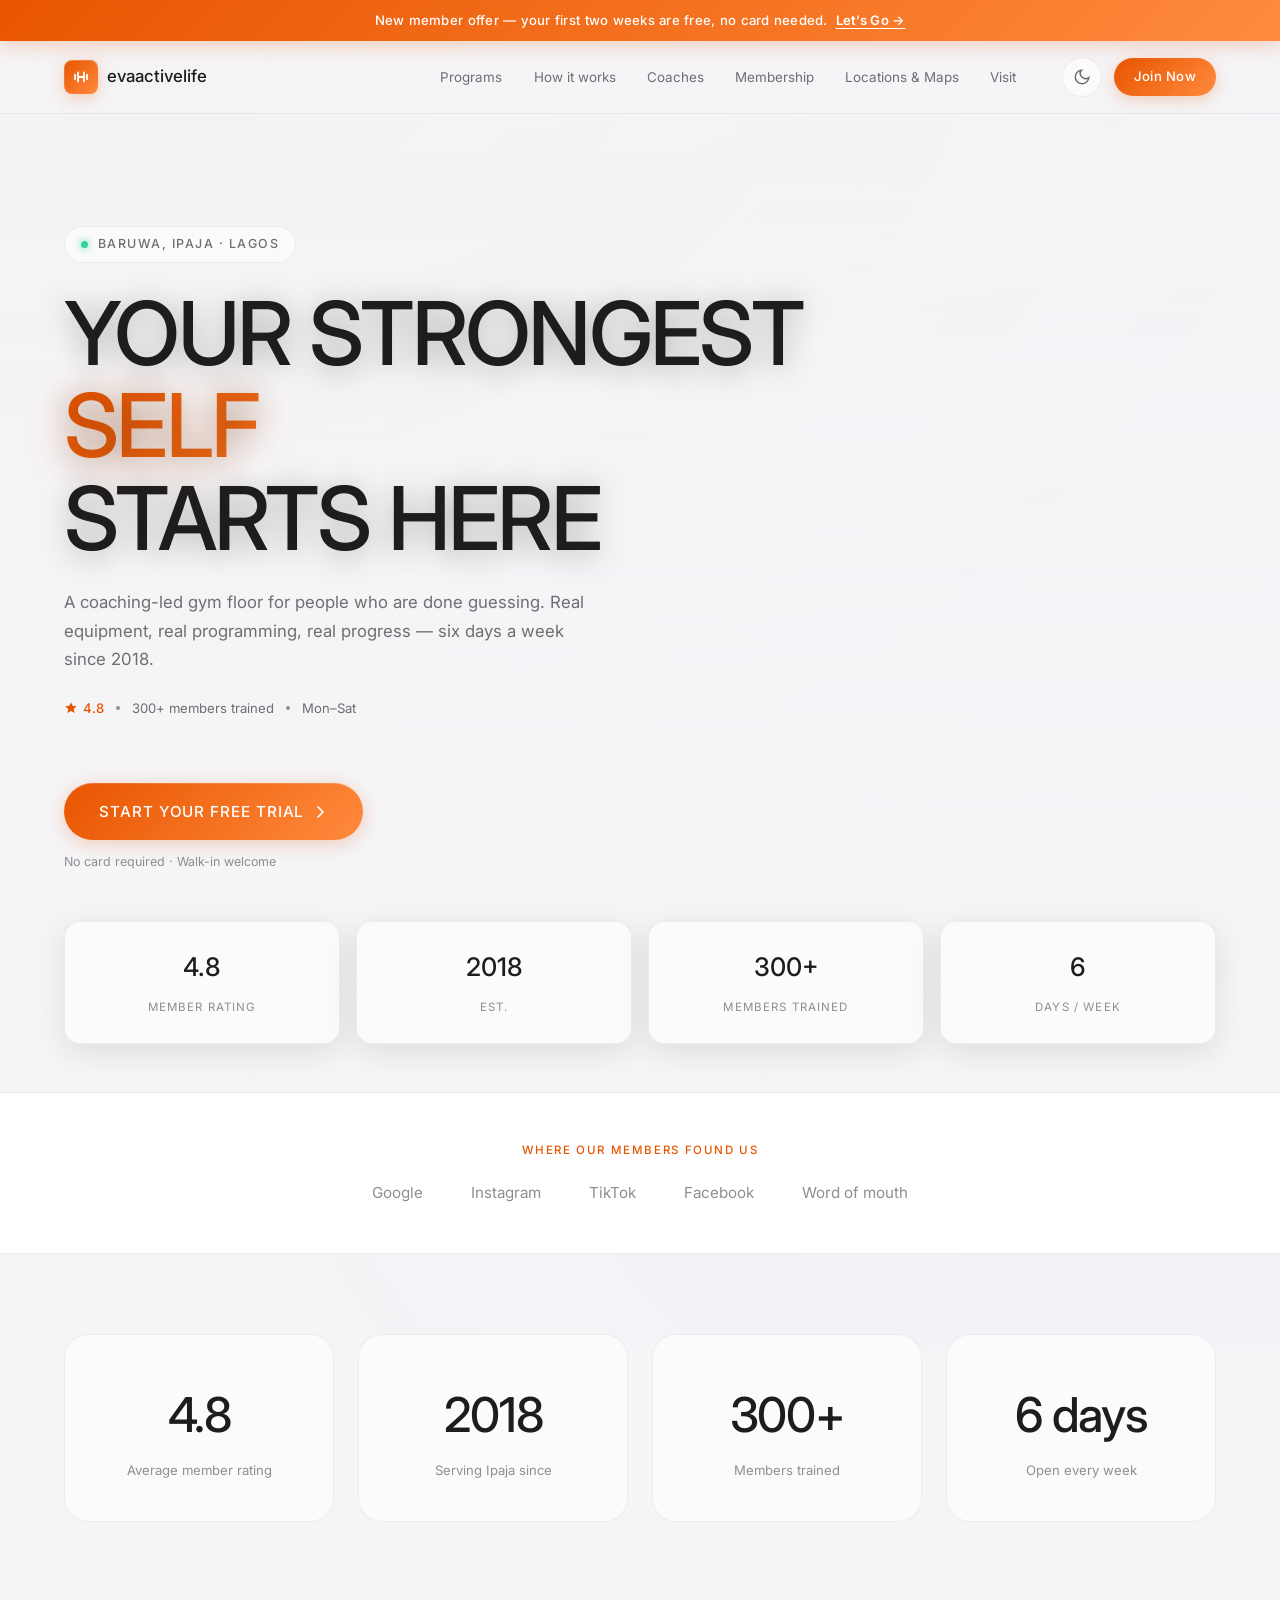
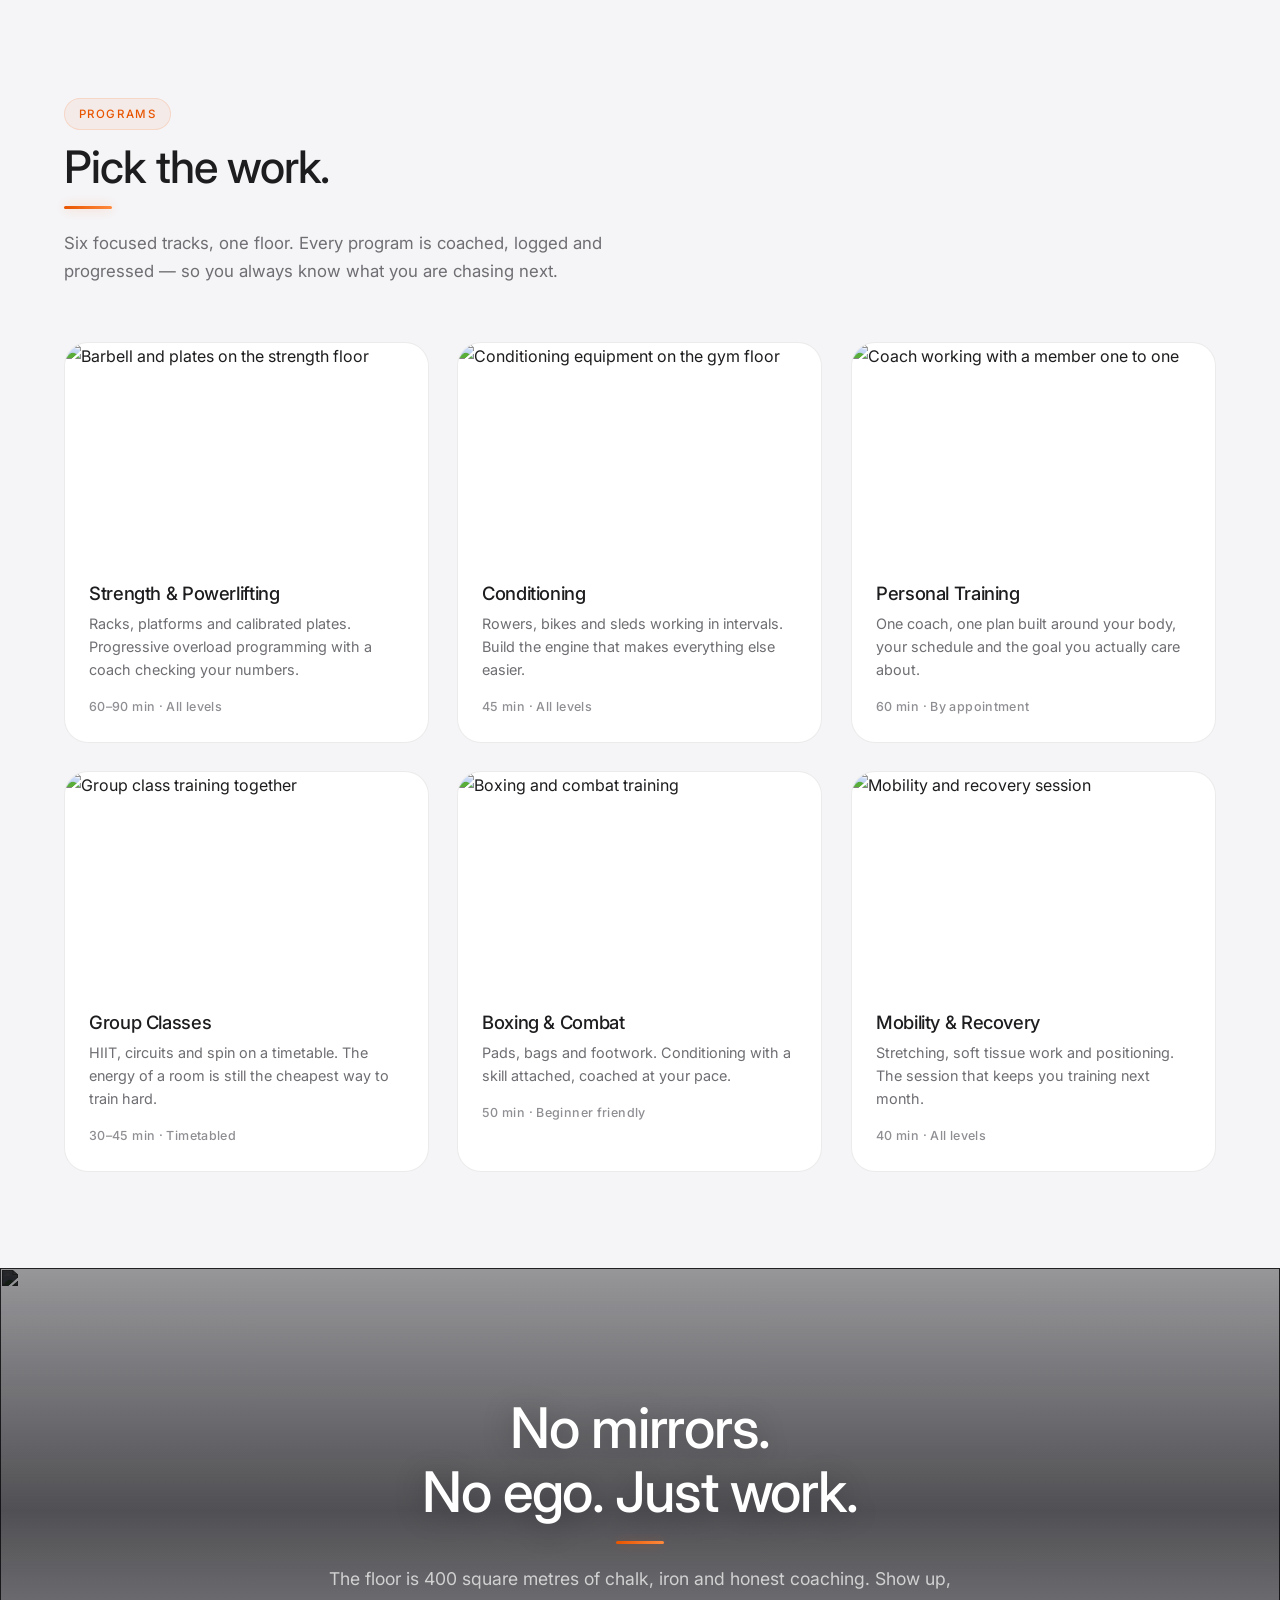
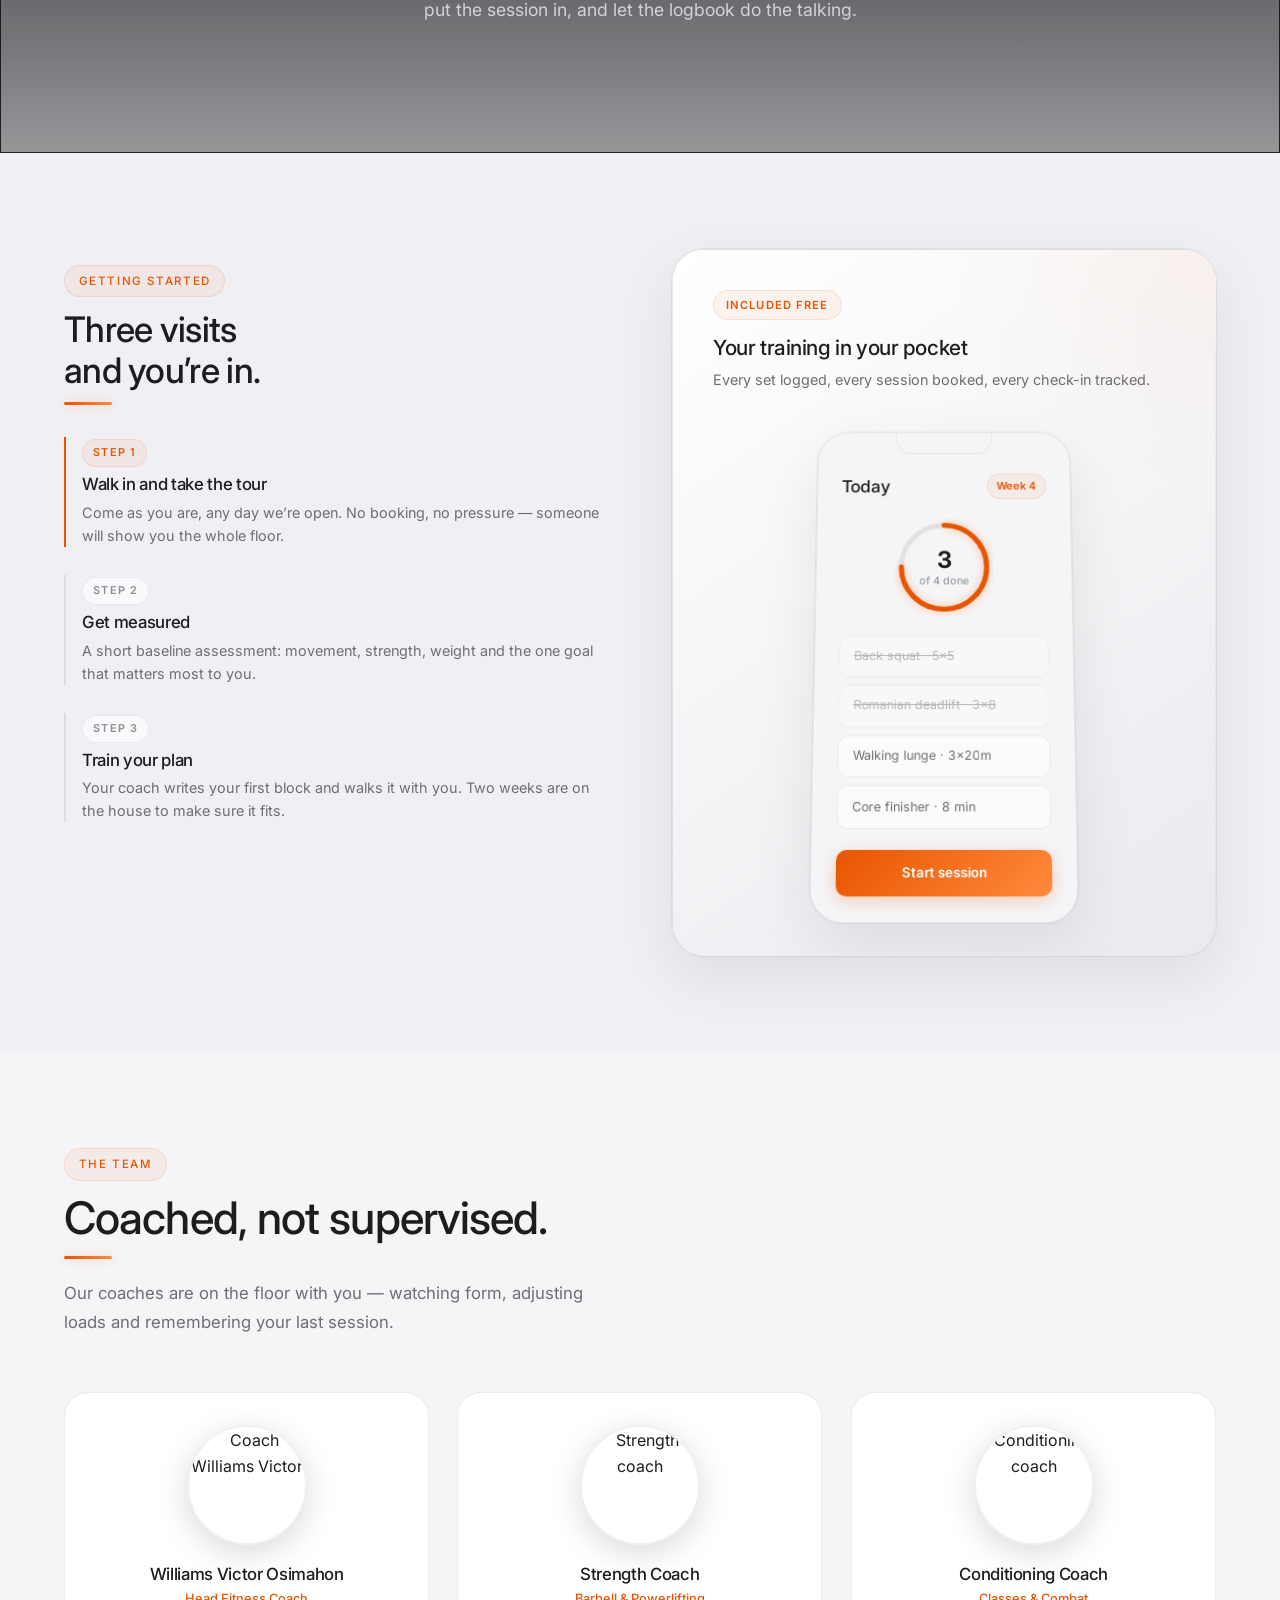
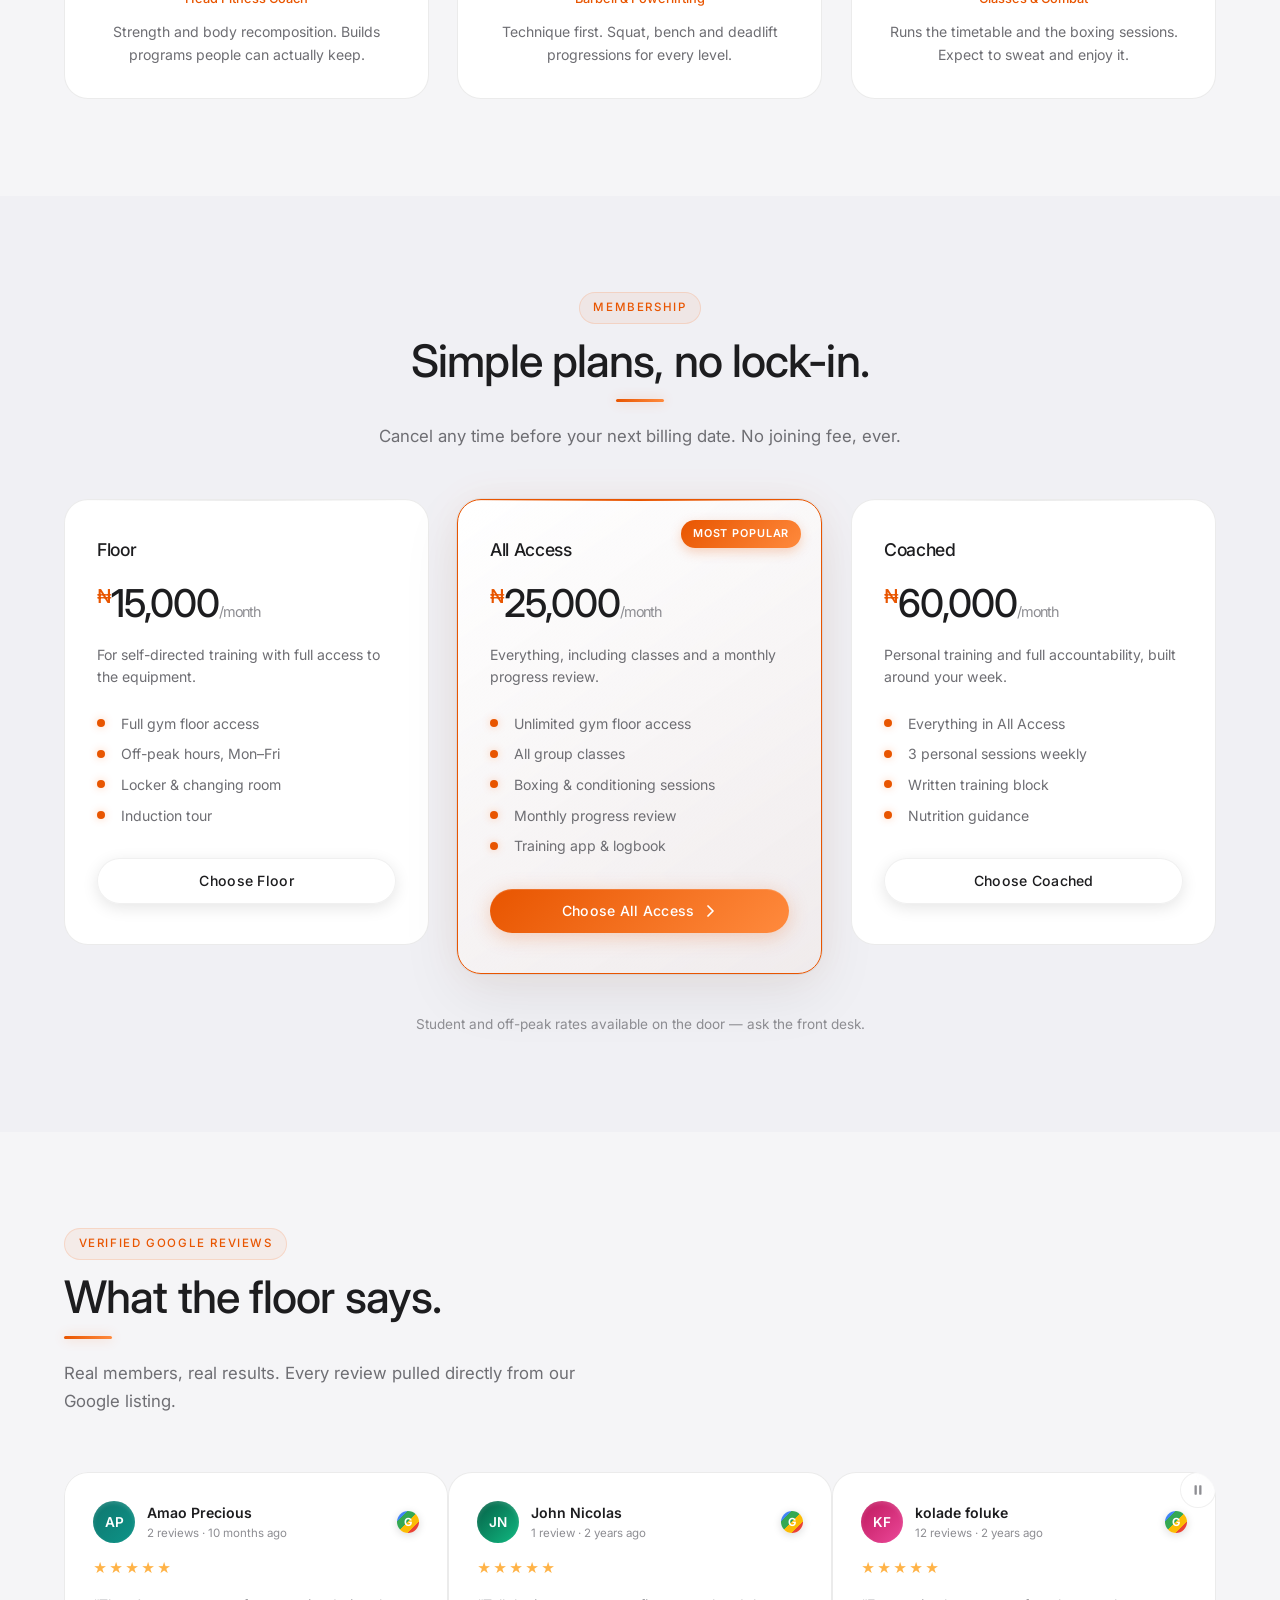
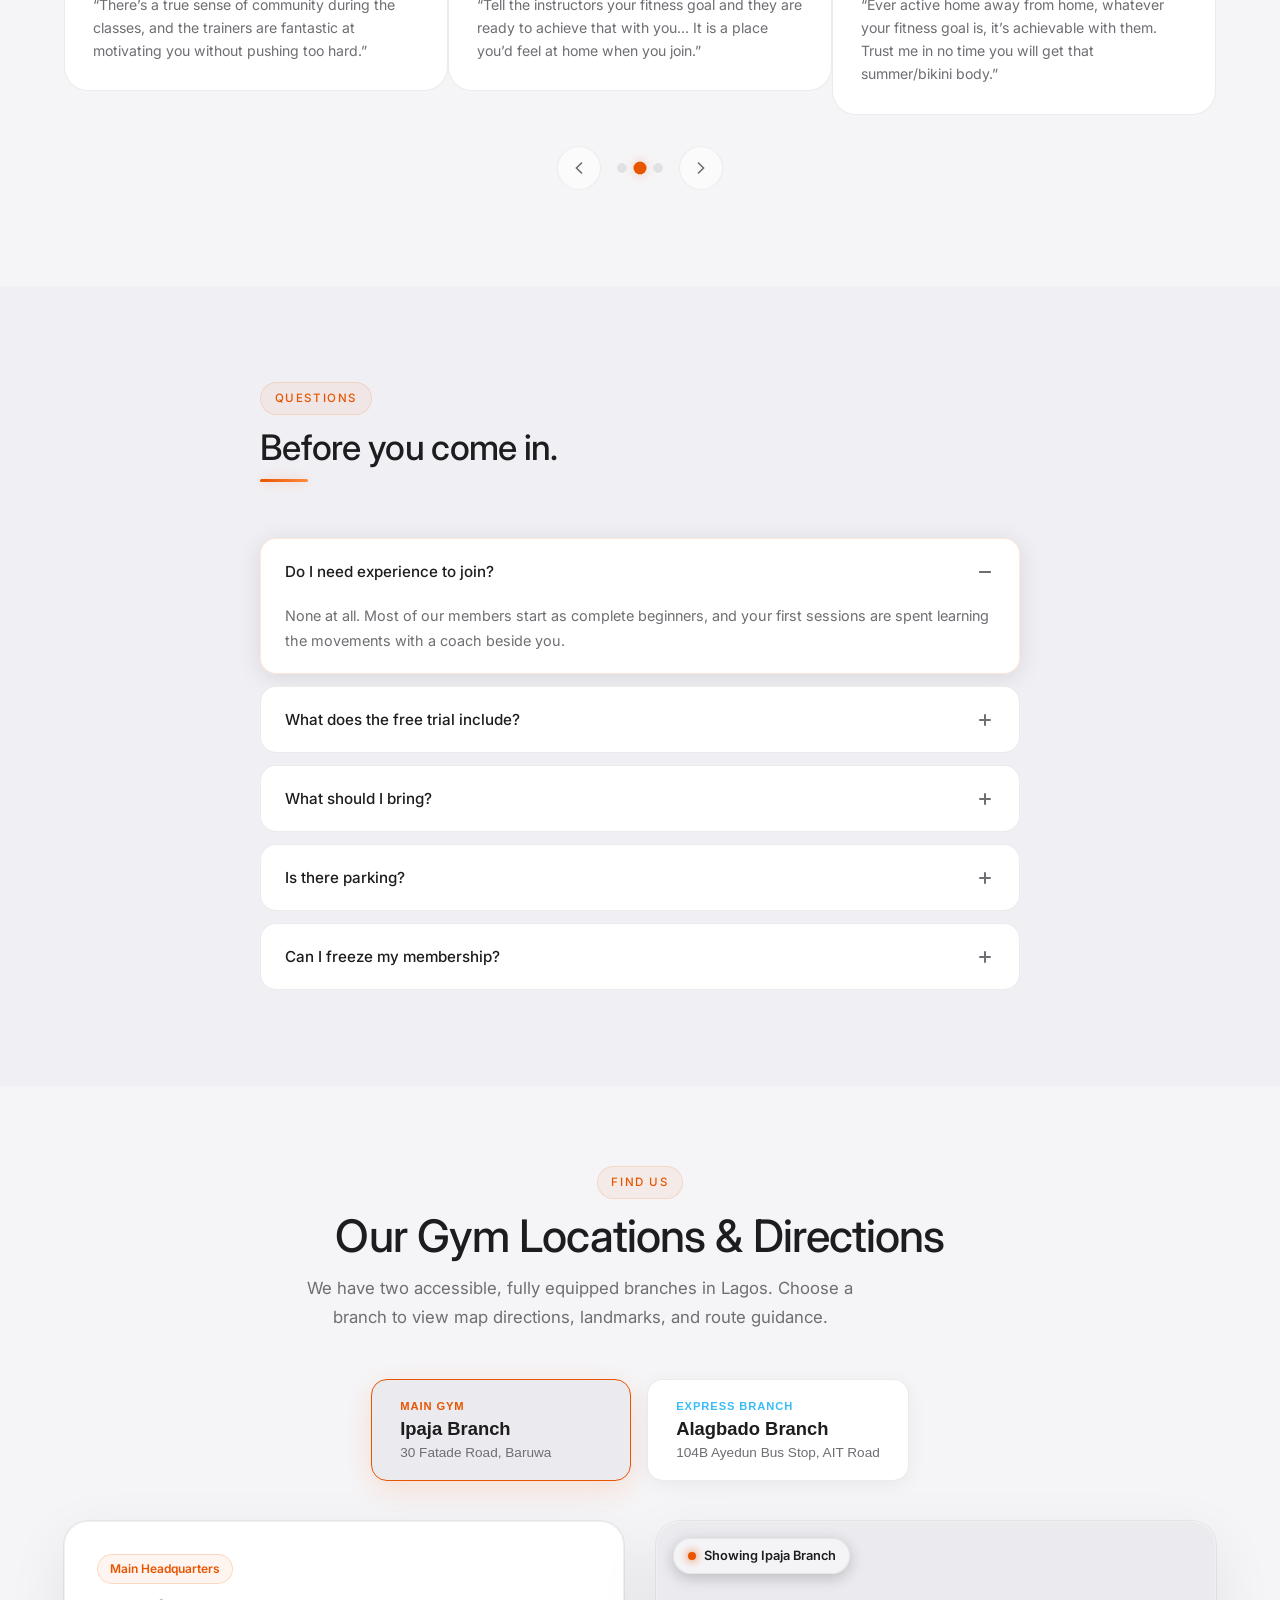
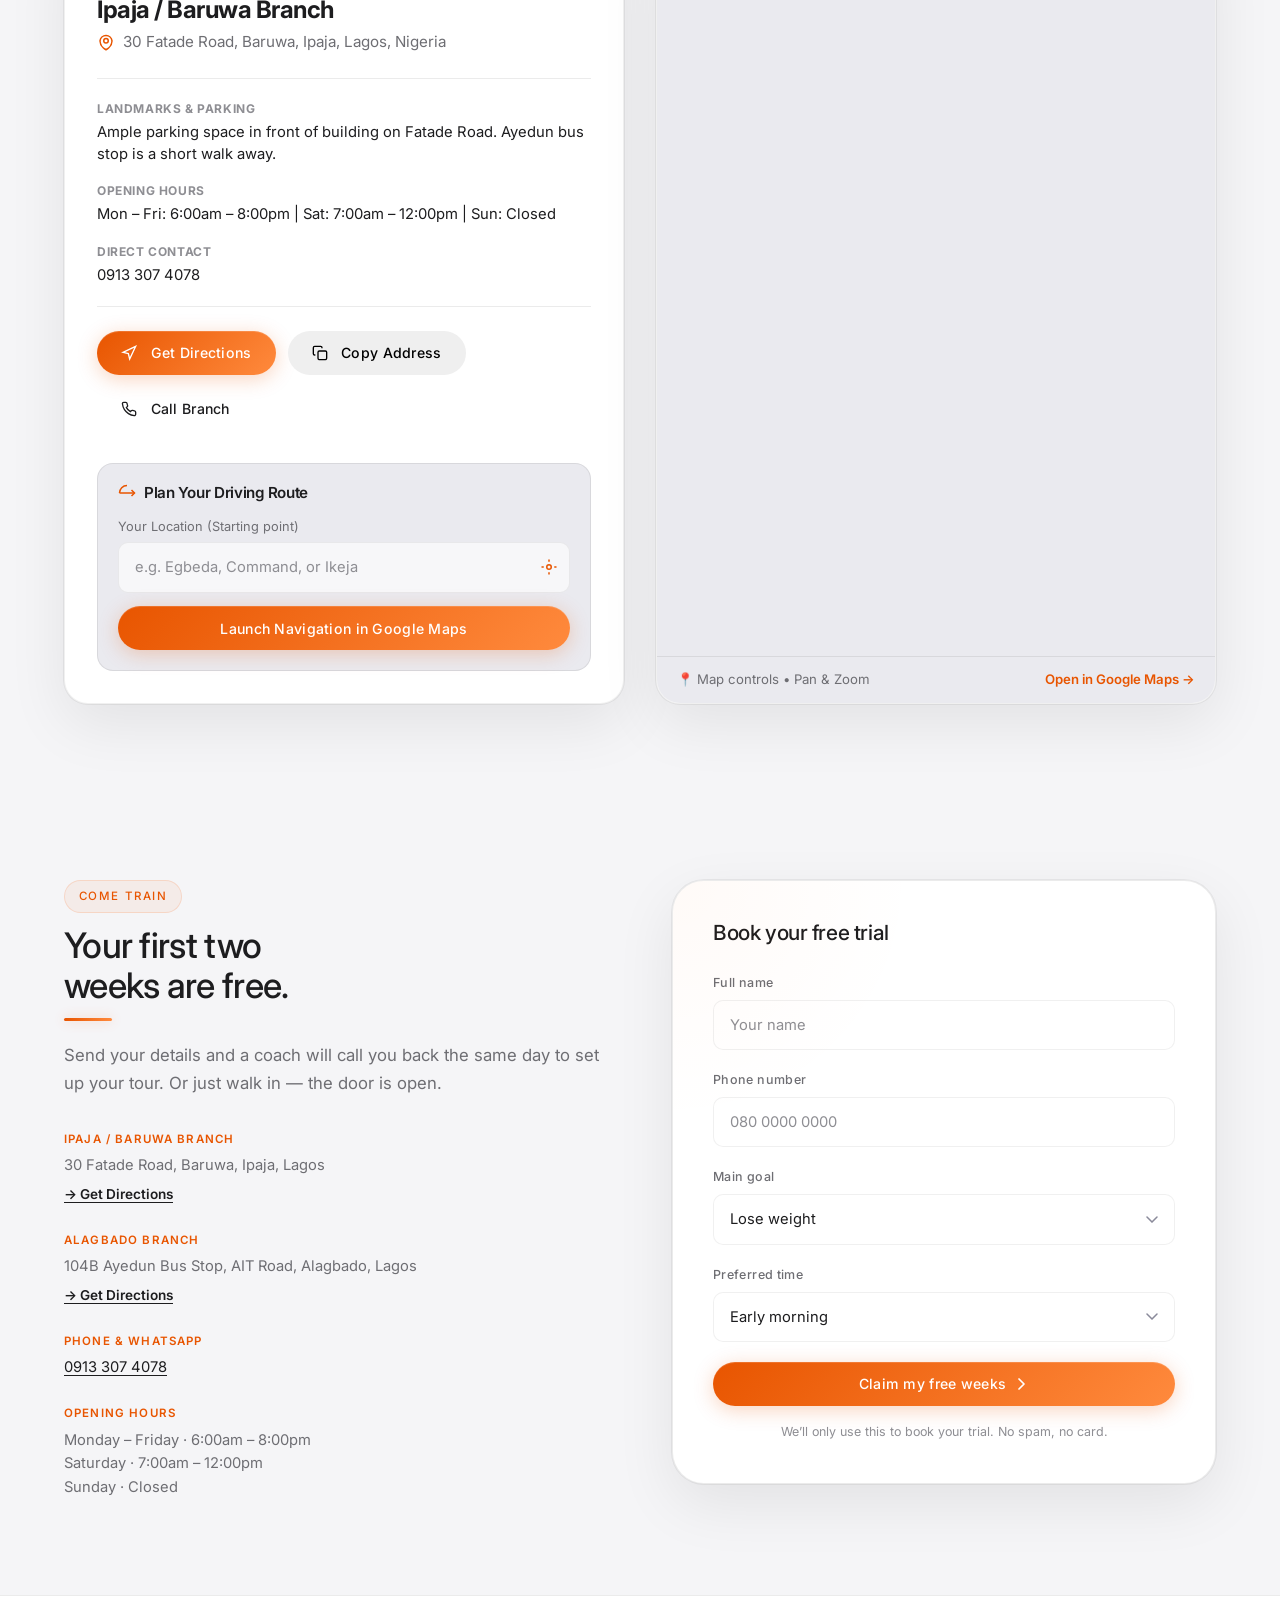
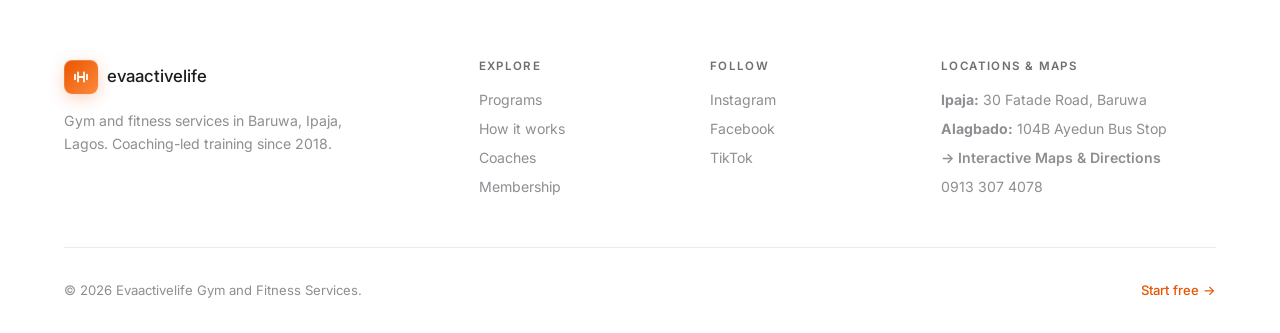
==== commit d99571aa: "updated the website to include direction to branches" ====
--- a/index.html
+++ b/index.html
@@ -42,6 +42,7 @@
       <a href="#how">How it works</a>
       <a href="#coaches">Coaches</a>
       <a href="#membership">Membership</a>
+      <a href="#locations">Locations &amp; Maps</a>
       <a href="#visit">Visit</a>
     </nav>
 
@@ -68,6 +69,7 @@
     <a href="#how">How it works</a>
     <a href="#coaches">Coaches</a>
     <a href="#membership">Membership</a>
+    <a href="#locations">Locations &amp; Maps</a>
     <a href="#visit">Visit</a>
     <a class="btn btn--primary btn--block" href="#join">Claim 2 Weeks Free</a>
   </div>
@@ -608,6 +610,167 @@
   </div>
 </section>
 
+<!-- ── Branch Locations & Direction Map ──────────────────────────────── -->
+<section class="section section--locations" id="locations">
+  <div class="wrap">
+    <div class="sec-head sec-head--center">
+      <p class="label">Find Us</p>
+      <h2 class="sec-title">Our Gym Locations &amp; Directions</h2>
+      <p class="sec-lede">
+        We have two accessible, fully equipped branches in Lagos. Choose a branch to view map directions, landmarks, and route guidance.
+      </p>
+    </div>
+
+    <!-- Location Tab Navigation -->
+    <div class="location-tabs" role="tablist" aria-label="Gym Branches">
+      <button class="location-tab active" role="tab" id="tab-ipaja" aria-selected="true" aria-controls="branch-detail-ipaja" data-branch="ipaja">
+        <span class="location-tab__badge">Main Gym</span>
+        <span class="location-tab__title">Ipaja Branch</span>
+        <span class="location-tab__sub">30 Fatade Road, Baruwa</span>
+      </button>
+      <button class="location-tab" role="tab" id="tab-alagbado" aria-selected="false" aria-controls="branch-detail-alagbado" data-branch="alagbado">
+        <span class="location-tab__badge location-tab__badge--alt">Express Branch</span>
+        <span class="location-tab__title">Alagbado Branch</span>
+        <span class="location-tab__sub">104B Ayedun Bus Stop, AIT Road</span>
+      </button>
+    </div>
+
+    <!-- Main Location Grid Container -->
+    <div class="location-grid">
+      <!-- Left Column: Active Branch Info & Route Tool -->
+      <div class="location-card reveal">
+        <!-- Branch 1: Ipaja -->
+        <div class="branch-details active" id="branch-detail-ipaja" data-branch-content="ipaja">
+          <div class="branch-header">
+            <span class="badge badge--orange">Main Headquarters</span>
+            <h3>Ipaja / Baruwa Branch</h3>
+            <p class="branch-address">
+              <svg viewBox="0 0 24 24" fill="none" stroke="currentColor" stroke-width="2" aria-hidden="true"><path d="M12 21s-8-4.5-8-11.8A8 8 0 0 1 12 2a8 8 0 0 1 8 7.2c0 7.3-8 11.8-8 11.8z"/><circle cx="12" cy="9" r="3"/></svg>
+              30 Fatade Road, Baruwa, Ipaja, Lagos, Nigeria
+            </p>
+          </div>
+          
+          <div class="branch-info-list">
+            <div class="info-item">
+              <dt>Landmarks &amp; Parking</dt>
+              <dd>Ample parking space in front of building on Fatade Road. Ayedun bus stop is a short walk away.</dd>
+            </div>
+            <div class="info-item">
+              <dt>Opening Hours</dt>
+              <dd>Mon &ndash; Fri: 6:00am &ndash; 8:00pm | Sat: 7:00am &ndash; 12:00pm | Sun: Closed</dd>
+            </div>
+            <div class="info-item">
+              <dt>Direct Contact</dt>
+              <dd><a href="tel:+2349133074078">0913 307 4078</a></dd>
+            </div>
+          </div>
+
+          <div class="branch-actions">
+            <a class="btn btn--primary btn--sm branch-dir-btn" href="https://www.google.com/maps/dir/?api=1&destination=30+Fatade+Road+Baruwa+Ipaja+Lagos" target="_blank" rel="noopener">
+              <svg viewBox="0 0 24 24" fill="none" stroke="currentColor" stroke-width="2" aria-hidden="true"><path d="M3 11l19-9-9 19-2-8-8-2z"/></svg>
+              Get Directions
+            </a>
+            <button class="btn btn--outline btn--sm copy-addr-btn" type="button" data-address="30 Fatade Road, Baruwa, Ipaja, Lagos">
+              <svg viewBox="0 0 24 24" fill="none" stroke="currentColor" stroke-width="2" aria-hidden="true"><rect x="9" y="9" width="13" height="13" rx="2" ry="2"/><path d="M5 15H4a2 2 0 0 1-2-2V4a2 2 0 0 1 2-2h9a2 2 0 0 1 2 2v1"/></svg>
+              Copy Address
+            </button>
+            <a class="btn btn--ghost btn--sm" href="tel:+2349133074078">
+              <svg viewBox="0 0 24 24" fill="none" stroke="currentColor" stroke-width="2" aria-hidden="true"><path d="M22 16.92v3a2 2 0 0 1-2.18 2 19.79 19.79 0 0 1-8.63-3.07 19.5 19.5 0 0 1-6-6 19.79 19.79 0 0 1-3.07-8.67A2 2 0 0 1 4.11 2h3a2 2 0 0 1 2 1.72 12.84 12.84 0 0 0 .7 2.81 2 2 0 0 1-.45 2.11L8.09 9.91a16 16 0 0 0 6 6l1.27-1.27a2 2 0 0 1 2.11-.45 12.84 12.84 0 0 0 2.81.7A2 2 0 0 1 22 16.92z"/></svg>
+              Call Branch
+            </a>
+          </div>
+        </div>
+
+        <!-- Branch 2: Alagbado -->
+        <div class="branch-details" id="branch-detail-alagbado" data-branch-content="alagbado" hidden>
+          <div class="branch-header">
+            <span class="badge badge--soft">Express Branch</span>
+            <h3>Alagbado Branch</h3>
+            <p class="branch-address">
+              <svg viewBox="0 0 24 24" fill="none" stroke="currentColor" stroke-width="2" aria-hidden="true"><path d="M12 21s-8-4.5-8-11.8A8 8 0 0 1 12 2a8 8 0 0 1 8 7.2c0 7.3-8 11.8-8 11.8z"/><circle cx="12" cy="9" r="3"/></svg>
+              104B Ayedun Bus Stop, AIT Road, Alagbado, Lagos, Nigeria
+            </p>
+          </div>
+
+          <div class="branch-info-list">
+            <div class="info-item">
+              <dt>Landmarks &amp; Access</dt>
+              <dd>Located right at Ayedun Bus Stop along AIT Road, Alagbado. Convenient for commuters.</dd>
+            </div>
+            <div class="info-item">
+              <dt>Opening Hours</dt>
+              <dd>Mon &ndash; Fri: 6:00am &ndash; 8:00pm | Sat: 7:00am &ndash; 12:00pm | Sun: Closed</dd>
+            </div>
+            <div class="info-item">
+              <dt>Direct Contact</dt>
+              <dd><a href="tel:+2349133074078">0913 307 4078</a></dd>
+            </div>
+          </div>
+
+          <div class="branch-actions">
+            <a class="btn btn--primary btn--sm branch-dir-btn" href="https://www.google.com/maps/dir/?api=1&destination=104B+Ayedun+Bus+Stop+AIT+Road+Alagbado+Lagos" target="_blank" rel="noopener">
+              <svg viewBox="0 0 24 24" fill="none" stroke="currentColor" stroke-width="2" aria-hidden="true"><path d="M3 11l19-9-9 19-2-8-8-2z"/></svg>
+              Get Directions
+            </a>
+            <button class="btn btn--outline btn--sm copy-addr-btn" type="button" data-address="104B Ayedun Bus Stop, AIT Road, Alagbado, Lagos">
+              <svg viewBox="0 0 24 24" fill="none" stroke="currentColor" stroke-width="2" aria-hidden="true"><rect x="9" y="9" width="13" height="13" rx="2" ry="2"/><path d="M5 15H4a2 2 0 0 1-2-2V4a2 2 0 0 1 2-2h9a2 2 0 0 1 2 2v1"/></svg>
+              Copy Address
+            </button>
+            <a class="btn btn--ghost btn--sm" href="tel:+2349133074078">
+              <svg viewBox="0 0 24 24" fill="none" stroke="currentColor" stroke-width="2" aria-hidden="true"><path d="M22 16.92v3a2 2 0 0 1-2.18 2 19.79 19.79 0 0 1-8.63-3.07 19.5 19.5 0 0 1-6-6 19.79 19.79 0 0 1-3.07-8.67A2 2 0 0 1 4.11 2h3a2 2 0 0 1 2 1.72 12.84 12.84 0 0 0 .7 2.81 2 2 0 0 1-.45 2.11L8.09 9.91a16 16 0 0 0 6 6l1.27-1.27a2 2 0 0 1 2.11-.45 12.84 12.84 0 0 0 2.81.7A2 2 0 0 1 22 16.92z"/></svg>
+              Call Branch
+            </a>
+          </div>
+        </div>
+
+        <!-- Real-Time Route Planner Box -->
+        <div class="route-planner-box">
+          <h4 class="route-planner-title">
+            <svg viewBox="0 0 24 24" fill="none" stroke="currentColor" stroke-width="2" aria-hidden="true"><polyline points="18 8 22 12 18 16"/><path d="M2 12h20"/><path d="M12 2a10 10 0 0 0-10 10"/></svg>
+            Plan Your Driving Route
+          </h4>
+          <form class="route-form" id="route-planner-form">
+            <div class="route-field">
+              <label for="route-start">Your Location (Starting point)</label>
+              <div class="input-with-action">
+                <input class="input input--sm" id="route-start" type="text" placeholder="e.g. Egbeda, Command, or Ikeja" />
+                <button class="btn-geo" id="geo-btn" type="button" title="Use my GPS location" aria-label="Use my GPS location">
+                  <svg viewBox="0 0 24 24" fill="none" stroke="currentColor" stroke-width="2" aria-hidden="true"><circle cx="12" cy="12" r="3"/><path d="M12 2v3M12 19v3M2 12h3M19 12h3"/></svg>
+                </button>
+              </div>
+            </div>
+            <button class="btn btn--primary btn--block btn--sm" type="submit" id="route-submit">
+              Launch Navigation in Google Maps
+            </button>
+          </form>
+        </div>
+      </div>
+
+      <!-- Right Column: Interactive Embedded Map Frame -->
+      <div class="location-map-wrap reveal">
+        <div class="map-badge">
+          <span class="map-badge__dot"></span>
+          <span id="map-badge-text">Showing Ipaja Branch</span>
+        </div>
+        <div class="map-frame-container">
+          <iframe 
+            id="branch-map-iframe" 
+            title="Evaactivelife Gym Location Map" 
+            src="https://maps.google.com/maps?q=30%20Fatade%20Road%2C%20Baruwa%2C%20Ipaja%2C%20Lagos&t=&z=15&ie=UTF8&iwloc=&output=embed" 
+            loading="lazy" 
+            allowfullscreen 
+            referrerpolicy="no-referrer-when-downgrade">
+          </iframe>
+        </div>
+        <div class="map-footer-bar">
+          <span>📍 Map controls &bull; Pan &amp; Zoom</span>
+          <a id="external-map-link" href="https://www.google.com/maps/search/?api=1&query=30+Fatade+Road+Baruwa+Ipaja+Lagos" target="_blank" rel="noopener">Open in Google Maps &rarr;</a>
+        </div>
+      </div>
+    </div>
+  </div>
+</section>
+
 <!-- ── Visit / join ─────────────────────────────────────────────────── -->
 <section class="section" id="join">
   <div class="wrap grid grid--2 grid--split">
@@ -622,11 +785,21 @@
 
       <dl class="info" id="visit">
         <div>
-          <dt>Address</dt>
-          <dd>30 Fatade Road, Baruwa, Ipaja, Lagos<br /><br />104B Ayedun Bus Stop, AIT Road, Alagbado</dd>
+          <dt>Ipaja / Baruwa Branch</dt>
+          <dd>
+            30 Fatade Road, Baruwa, Ipaja, Lagos<br />
+            <a class="info__link" href="https://www.google.com/maps/dir/?api=1&destination=30+Fatade+Road+Baruwa+Ipaja+Lagos" target="_blank" rel="noopener">&rarr; Get Directions</a>
+          </dd>
         </div>
         <div>
-          <dt>Phone</dt>
+          <dt>Alagbado Branch</dt>
+          <dd>
+            104B Ayedun Bus Stop, AIT Road, Alagbado, Lagos<br />
+            <a class="info__link" href="https://www.google.com/maps/dir/?api=1&destination=104B+Ayedun+Bus+Stop+AIT+Road+Alagbado+Lagos" target="_blank" rel="noopener">&rarr; Get Directions</a>
+          </dd>
+        </div>
+        <div>
+          <dt>Phone &amp; WhatsApp</dt>
           <dd><a href="tel:+2349133074078">0913 307 4078</a></dd>
         </div>
         <div>
@@ -712,10 +885,11 @@
         <a href="https://www.tiktok.com/@blitz..21" rel="noopener">TikTok</a>
       </nav>
       <div class="footer__col">
-        <h4>Visit</h4>
-        <p>30 Fatade Road, Baruwa,<br />Ipaja, Lagos</p>
+        <h4>Locations &amp; Maps</h4>
+        <p><strong>Ipaja:</strong> 30 Fatade Road, Baruwa</p>
+        <p><strong>Alagbado:</strong> 104B Ayedun Bus Stop</p>
+        <p><a href="#locations" class="footer__map-link">&rarr; Interactive Maps &amp; Directions</a></p>
         <p><a href="tel:+2349133074078">0913 307 4078</a></p>
-        <p>Mon&ndash;Fri 6am&ndash;8pm<br />Sat 7am&ndash;12pm</p>
       </div>
     </div>
     <div class="footer__bottom">
--- a/style2.css
+++ b/style2.css
@@ -2173,4 +2173,411 @@
         color: #000;
         background: #fff
     }
+}
+
+/* ══════════════════════════════════════════════════════════════════
+   BRANCH LOCATIONS & DIRECTION MAP STYLES
+   ══════════════════════════════════════════════════════════════════ */
+.section--locations {
+    position: relative;
+    padding-top: 5rem;
+    padding-bottom: 5rem;
+}
+
+.sec-head--center {
+    text-align: center;
+    max-width: 680px;
+    margin: 0 auto 3rem;
+}
+
+.location-tabs {
+    display: flex;
+    gap: 1rem;
+    justify-content: center;
+    margin-bottom: 2.5rem;
+    flex-wrap: wrap;
+}
+
+.location-tab {
+    background: var(--bg-card);
+    border: 1px solid var(--border);
+    border-radius: var(--radius);
+    padding: 1.25rem 1.75rem;
+    cursor: pointer;
+    text-align: left;
+    transition: all .3s var(--ease);
+    display: flex;
+    flex-direction: column;
+    gap: .35rem;
+    min-width: 260px;
+    box-shadow: 0 4px 20px rgba(0, 0, 0, .05);
+    color: var(--text-primary);
+}
+
+.location-tab:hover {
+    border-color: var(--orange);
+    transform: translateY(-2px);
+    background: var(--bg-surface);
+}
+
+.location-tab.active {
+    border-color: var(--orange);
+    background: var(--bg-surface);
+    box-shadow: 0 8px 30px rgba(255, 97, 5, .15);
+}
+
+.location-tab__badge {
+    font-size: .7rem;
+    font-weight: 700;
+    text-transform: uppercase;
+    letter-spacing: .08em;
+    color: var(--orange);
+}
+
+.location-tab__badge--alt {
+    color: #38bdf8;
+}
+
+.location-tab__title {
+    font-size: 1.15rem;
+    font-weight: 700;
+    color: var(--heading);
+}
+
+.location-tab__sub {
+    font-size: .85rem;
+    color: var(--text-dim);
+}
+
+/* Grid Layout for Cards + Map */
+.location-grid {
+    display: grid;
+    grid-template-columns: 1fr 1fr;
+    gap: 2rem;
+    align-items: stretch;
+}
+
+.location-card {
+    background: var(--bg-card);
+    border: 1px solid var(--glass-border);
+    border-radius: var(--radius-lg);
+    padding: 2rem;
+    box-shadow: var(--shadow-3d);
+    display: flex;
+    flex-direction: column;
+    justify-content: space-between;
+    gap: 1.5rem;
+}
+
+.branch-details {
+    display: flex;
+    flex-direction: column;
+    gap: 1.5rem;
+    transition: opacity .3s ease, transform .3s ease;
+}
+
+.branch-details[hidden] {
+    display: none !important;
+}
+
+.branch-header .badge {
+    display: inline-block;
+    padding: .25rem .75rem;
+    border-radius: 999px;
+    font-size: .75rem;
+    font-weight: 600;
+    margin-bottom: .75rem;
+}
+
+.badge--orange {
+    background: var(--orange-soft);
+    color: var(--orange);
+    border: 1px solid rgba(255, 97, 5, .2);
+}
+
+.badge--soft {
+    background: rgba(56, 189, 248, .1);
+    color: #38bdf8;
+    border: 1px solid rgba(56, 189, 248, .2);
+}
+
+.branch-header h3 {
+    font-size: 1.5rem;
+    font-weight: 700;
+    margin-bottom: .5rem;
+}
+
+.branch-address {
+    font-size: .95rem;
+    color: var(--text-dim);
+    display: flex;
+    align-items: flex-start;
+    gap: .5rem;
+    line-height: 1.5;
+}
+
+.branch-address svg {
+    width: 18px;
+    height: 18px;
+    flex-shrink: 0;
+    margin-top: 3px;
+    color: var(--orange);
+}
+
+.branch-info-list {
+    display: flex;
+    flex-direction: column;
+    gap: 1rem;
+    border-top: 1px solid var(--border);
+    border-bottom: 1px solid var(--border);
+    padding: 1.25rem 0;
+}
+
+.info-item dt {
+    font-size: .75rem;
+    font-weight: 700;
+    text-transform: uppercase;
+    letter-spacing: .05em;
+    color: var(--text-muted);
+    margin-bottom: .2rem;
+}
+
+.info-item dd {
+    font-size: .925rem;
+    color: var(--text-primary);
+    line-height: 1.45;
+}
+
+.branch-actions {
+    display: flex;
+    flex-wrap: wrap;
+    gap: .75rem;
+}
+
+.branch-actions .btn svg {
+    width: 16px;
+    height: 16px;
+    margin-right: .4rem;
+}
+
+/* Route Planner */
+.route-planner-box {
+    background: var(--bg-surface);
+    border: 1px solid var(--border);
+    border-radius: var(--radius);
+    padding: 1.25rem;
+    margin-top: .5rem;
+}
+
+.route-planner-title {
+    font-size: .95rem;
+    font-weight: 600;
+    margin-bottom: .85rem;
+    display: flex;
+    align-items: center;
+    gap: .5rem;
+    color: var(--heading);
+}
+
+.route-planner-title svg {
+    width: 18px;
+    height: 18px;
+    color: var(--orange);
+}
+
+.route-form {
+    display: flex;
+    flex-direction: column;
+    gap: .85rem;
+}
+
+.route-field label {
+    display: block;
+    font-size: .8rem;
+    color: var(--text-dim);
+    margin-bottom: .35rem;
+}
+
+.input-with-action {
+    position: relative;
+    display: flex;
+    align-items: center;
+}
+
+.input-with-action .input {
+    width: 100%;
+    padding-right: 2.75rem;
+}
+
+.btn-geo {
+    position: absolute;
+    right: 6px;
+    background: transparent;
+    border: none;
+    color: var(--orange);
+    padding: .4rem;
+    cursor: pointer;
+    border-radius: 6px;
+    transition: background .2s ease;
+    display: flex;
+    align-items: center;
+    justify-content: center;
+}
+
+.btn-geo:hover {
+    background: var(--orange-soft);
+}
+
+.btn-geo svg {
+    width: 18px;
+    height: 18px;
+}
+
+/* Map Frame Container */
+.location-map-wrap {
+    background: var(--bg-card);
+    border: 1px solid var(--glass-border);
+    border-radius: var(--radius-lg);
+    box-shadow: var(--shadow-3d);
+    overflow: hidden;
+    display: flex;
+    flex-direction: column;
+    position: relative;
+    min-height: 480px;
+}
+
+.map-badge {
+    position: absolute;
+    top: 1rem;
+    left: 1rem;
+    z-index: 2;
+    background: var(--nav-bg-scroll);
+    backdrop-filter: blur(12px);
+    -webkit-backdrop-filter: blur(12px);
+    border: 1px solid var(--glass-border);
+    padding: .4rem .85rem;
+    border-radius: 999px;
+    font-size: .8rem;
+    font-weight: 600;
+    color: var(--heading);
+    display: flex;
+    align-items: center;
+    gap: .5rem;
+    box-shadow: 0 4px 15px rgba(0, 0, 0, .2);
+}
+
+.map-badge__dot {
+    width: 8px;
+    height: 8px;
+    border-radius: 50%;
+    background: var(--orange);
+    box-shadow: 0 0 10px var(--orange);
+    animation: pulseDot 2s infinite;
+}
+
+@keyframes pulseDot {
+
+    0%,
+    100% {
+        opacity: 1;
+        transform: scale(1);
+    }
+
+    50% {
+        opacity: .6;
+        transform: scale(1.2);
+    }
+}
+
+.map-frame-container {
+    flex: 1;
+    width: 100%;
+    height: 100%;
+    min-height: 420px;
+    position: relative;
+    background: var(--bg-surface);
+}
+
+.map-frame-container iframe {
+    width: 100%;
+    height: 100%;
+    border: none;
+    display: block;
+}
+
+.map-footer-bar {
+    background: var(--bg-surface);
+    border-top: 1px solid var(--border);
+    padding: .75rem 1.25rem;
+    display: flex;
+    justify-content: space-between;
+    align-items: center;
+    font-size: .825rem;
+    color: var(--text-dim);
+}
+
+.map-footer-bar a {
+    color: var(--orange);
+    font-weight: 600;
+    transition: color .2s ease;
+}
+
+.map-footer-bar a:hover {
+    text-decoration: underline;
+}
+
+.info__link {
+    display: inline-block;
+    margin-top: .4rem;
+    font-size: .85rem;
+    font-weight: 600;
+    color: var(--orange);
+}
+
+.info__link:hover {
+    text-decoration: underline;
+}
+
+.footer__map-link {
+    color: var(--orange);
+    font-size: .85rem;
+    font-weight: 600;
+}
+
+/* Copy Toast Notification */
+.copy-toast {
+    position: fixed;
+    bottom: 2rem;
+    right: 2rem;
+    background: var(--heading);
+    color: var(--bg);
+    padding: .75rem 1.25rem;
+    border-radius: var(--radius-sm);
+    font-size: .875rem;
+    font-weight: 600;
+    box-shadow: 0 10px 30px rgba(0, 0, 0, .3);
+    z-index: 9999;
+    opacity: 0;
+    transform: translateY(10px);
+    transition: all .3s var(--ease);
+    pointer-events: none;
+}
+
+.copy-toast.show {
+    opacity: 1;
+    transform: translateY(0);
+}
+
+@media (max-width: 900px) {
+    .location-grid {
+        grid-template-columns: 1fr;
+    }
+
+    .location-map-wrap {
+        min-height: 380px;
+    }
+
+    .map-frame-container {
+        min-height: 340px;
+    }
 }
